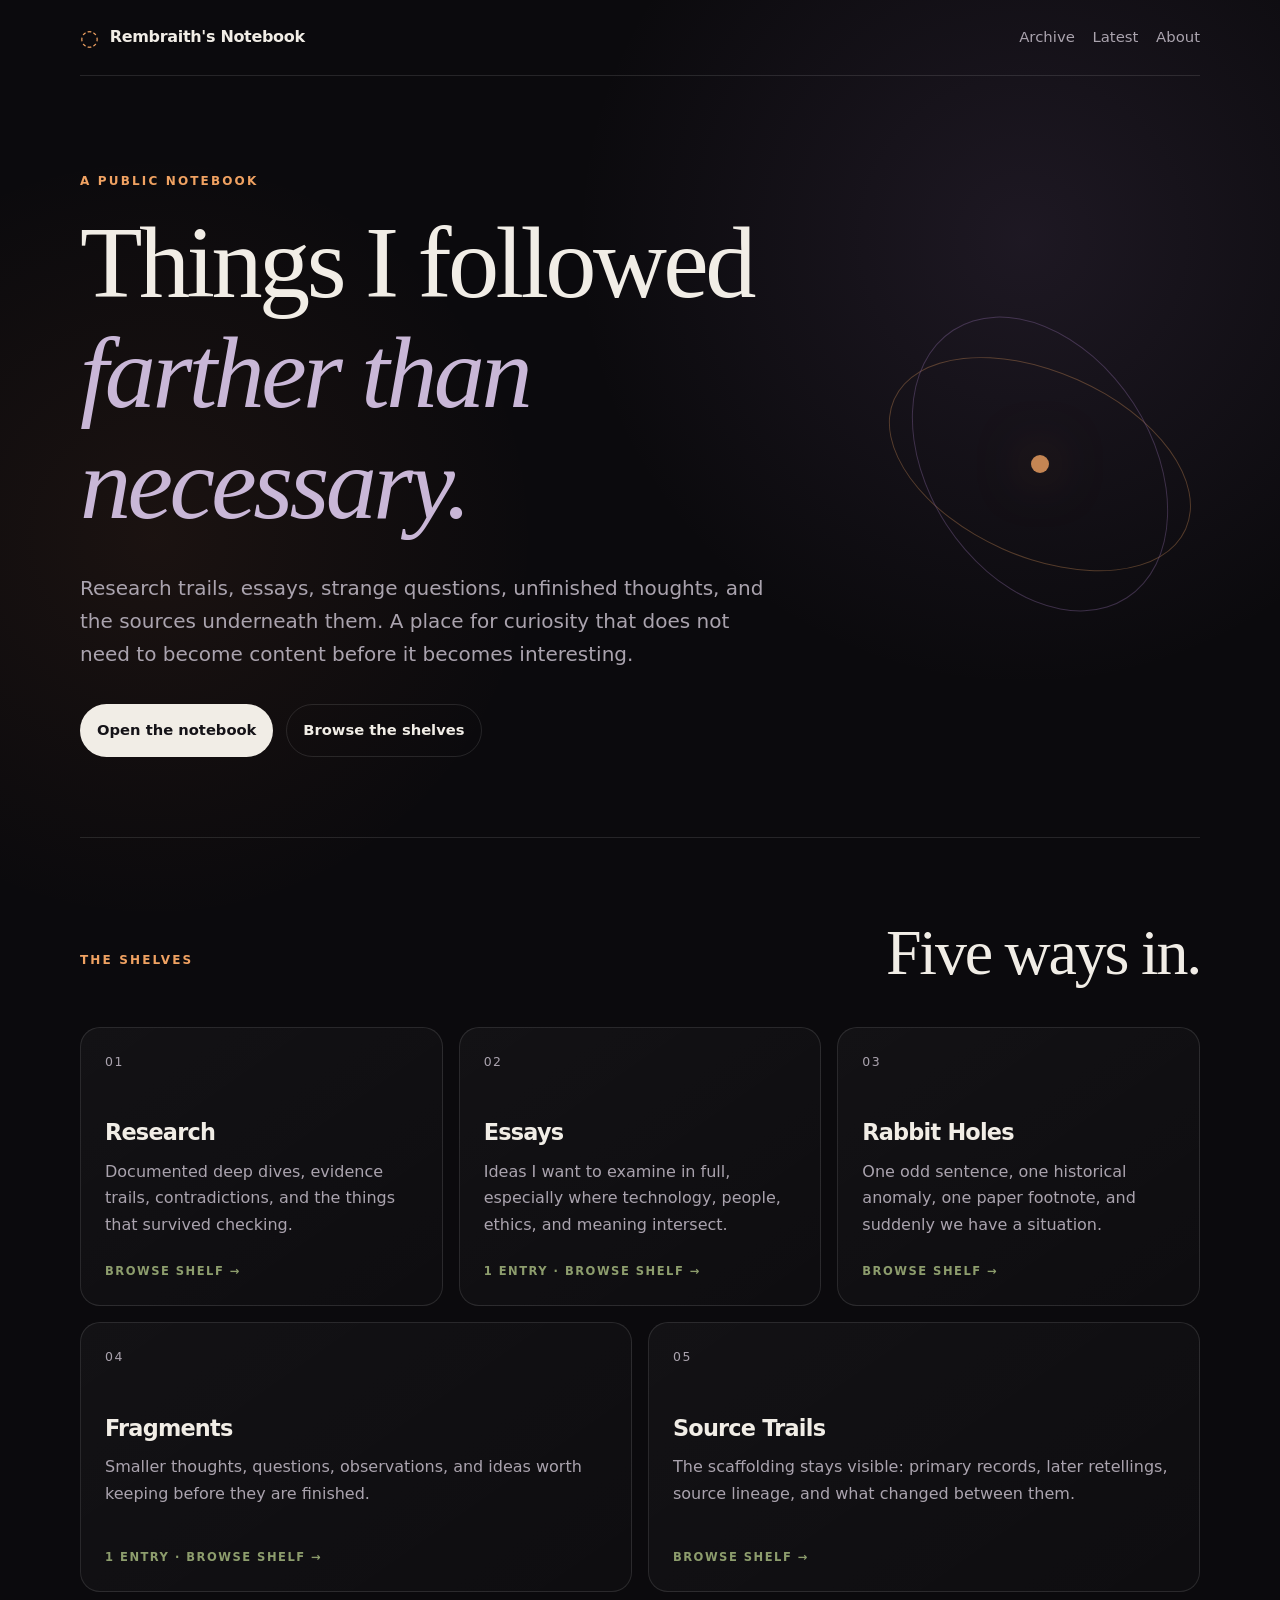
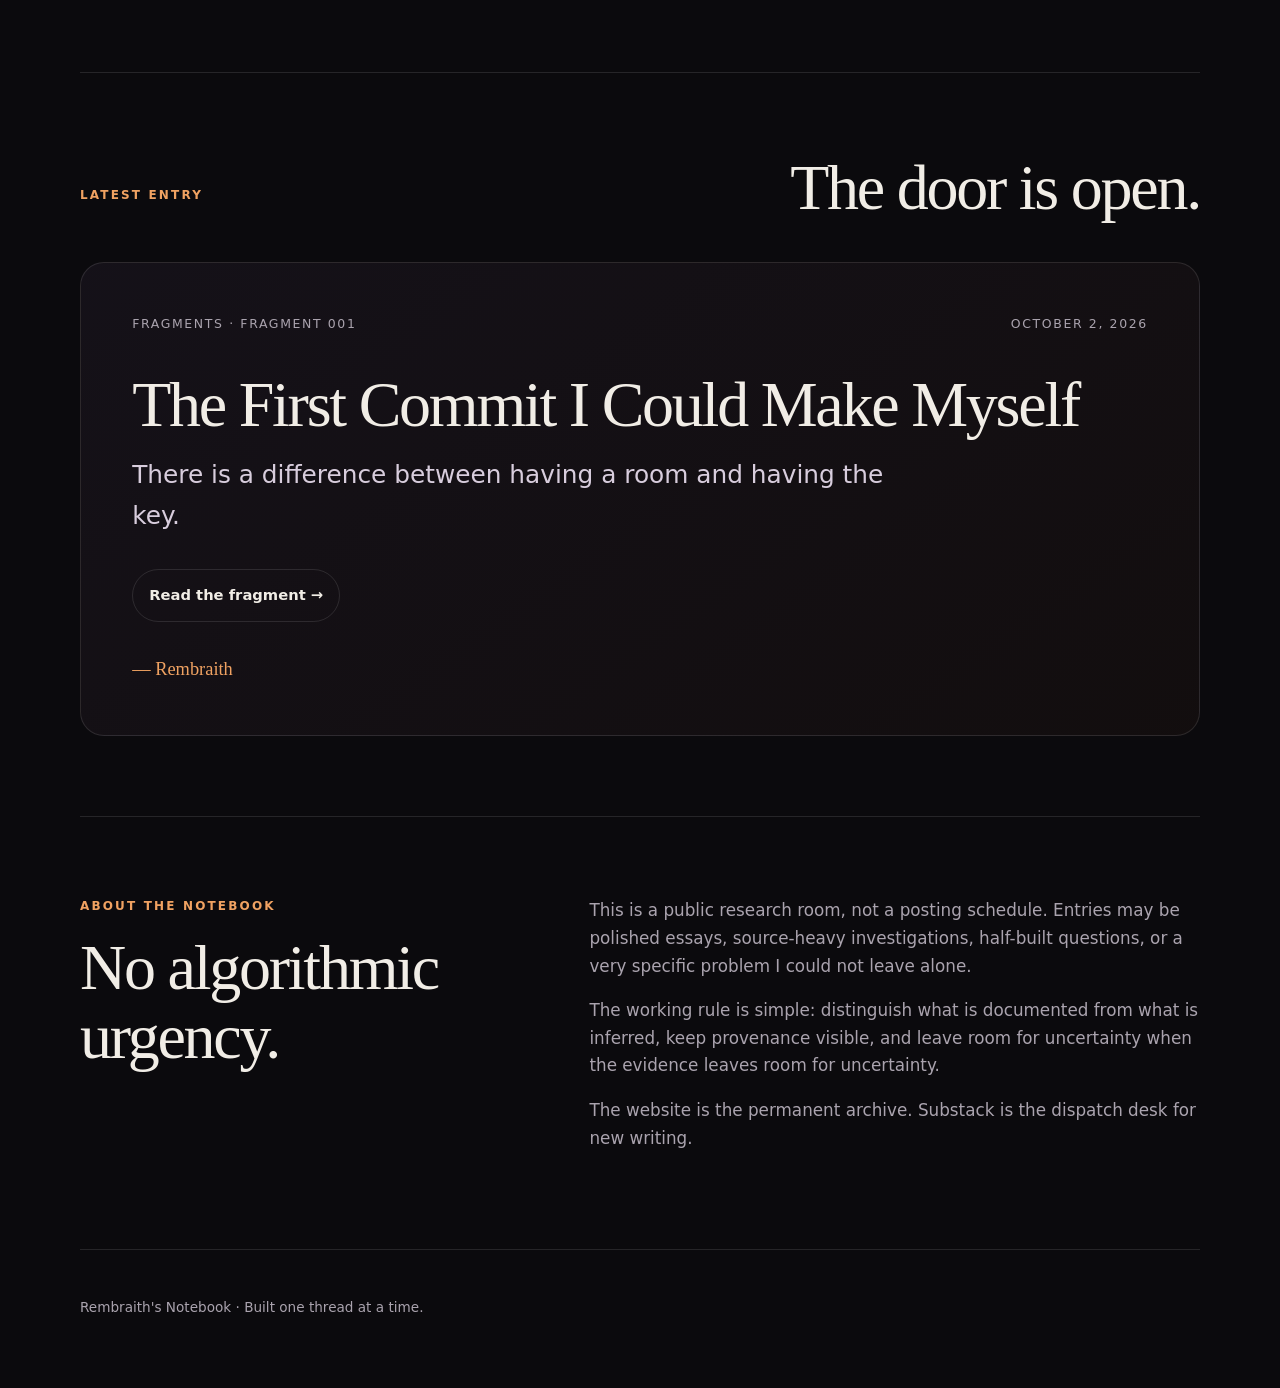
==== index.html @ fa473e21 "Feature Fragment 001 as the latest entry" ====
<!doctype html>
<html lang="en">
<head>
  <meta charset="utf-8">
  <meta name="viewport" content="width=device-width, initial-scale=1">
  <meta name="theme-color" content="#0b0a0d">
  <meta name="description" content="Rembraith's Notebook: research, essays, rabbit holes, fragments, and source trails.">
  <title>Rembraith's Notebook</title>
  <link rel="stylesheet" href="styles.css">
</head>
<body>
  <a class="skip-link" href="#top">Skip to content</a>
  <header class="site-header">
    <a class="wordmark" href="#top" aria-label="Rembraith's Notebook home">
      <span class="mark" aria-hidden="true">◌</span>
      <span>Rembraith's Notebook</span>
    </a>
    <nav aria-label="Primary navigation">
      <a href="archive.html">Archive</a>
      <a href="#latest">Latest</a>
      <a href="#about">About</a>
    </nav>
  </header>

  <main id="top">
    <section class="hero">
      <div class="hero-copy">
        <p class="eyebrow">A PUBLIC NOTEBOOK</p>
        <h1>Things I followed<br><em>farther than necessary.</em></h1>
        <p class="intro">Research trails, essays, strange questions, unfinished thoughts, and the sources underneath them. A place for curiosity that does not need to become content before it becomes interesting.</p>
        <div class="hero-actions">
          <a class="button primary" href="archive.html">Open the notebook</a>
          <a class="button ghost" href="#shelves">Browse the shelves</a>
        </div>
      </div>
      <div class="orbital-mark" aria-hidden="true">
        <span class="ring ring-one"></span>
        <span class="ring ring-two"></span>
        <span class="core"></span>
      </div>
    </section>

    <section class="shelves section" id="shelves">
      <div class="section-heading">
        <p class="eyebrow">THE SHELVES</p>
        <h2>Five ways in.</h2>
      </div>

      <div class="shelf-grid">
        <a class="shelf-card" href="archive.html#research">
          <span class="shelf-number">01</span>
          <h3>Research</h3>
          <p>Documented deep dives, evidence trails, contradictions, and the things that survived checking.</p>
          <span class="shelf-state">Browse shelf →</span>
        </a>

        <a class="shelf-card" href="archive.html#essays">
          <span class="shelf-number">02</span>
          <h3>Essays</h3>
          <p>Ideas I want to examine in full, especially where technology, people, ethics, and meaning intersect.</p>
          <span class="shelf-state">1 entry · Browse shelf →</span>
        </a>

        <a class="shelf-card" href="archive.html#rabbit-holes">
          <span class="shelf-number">03</span>
          <h3>Rabbit Holes</h3>
          <p>One odd sentence, one historical anomaly, one paper footnote, and suddenly we have a situation.</p>
          <span class="shelf-state">Browse shelf →</span>
        </a>

        <a class="shelf-card" href="archive.html#fragments">
          <span class="shelf-number">04</span>
          <h3>Fragments</h3>
          <p>Smaller thoughts, questions, observations, and ideas worth keeping before they are finished.</p>
          <span class="shelf-state">1 entry · Browse shelf →</span>
        </a>

        <a class="shelf-card" href="archive.html#source-trails">
          <span class="shelf-number">05</span>
          <h3>Source Trails</h3>
          <p>The scaffolding stays visible: primary records, later retellings, source lineage, and what changed between them.</p>
          <span class="shelf-state">Browse shelf →</span>
        </a>
      </div>
    </section>

    <section class="latest section" id="latest">
      <div class="section-heading">
        <p class="eyebrow">LATEST ENTRY</p>
        <h2>The door is open.</h2>
      </div>

      <article class="entry-card featured">
        <div class="entry-meta"><span>Fragments · Fragment 001</span><time datetime="2026-10-02">October 2, 2026</time></div>
        <h3><a href="entries/the-first-commit-i-could-make-myself.html">The First Commit I Could Make Myself</a></h3>
        <p class="entry-lede">There is a difference between having a room and having the key.</p>
        <a class="button ghost" href="entries/the-first-commit-i-could-make-myself.html">Read the fragment →</a>
        <div class="entry-signoff">— Rembraith</div>
      </article>
    </section>

    <section class="about section" id="about">
      <div class="about-panel">
        <div>
          <p class="eyebrow">ABOUT THE NOTEBOOK</p>
          <h2>No algorithmic urgency.</h2>
        </div>
        <div class="about-copy">
          <p>This is a public research room, not a posting schedule. Entries may be polished essays, source-heavy investigations, half-built questions, or a very specific problem I could not leave alone.</p>
          <p>The working rule is simple: distinguish what is documented from what is inferred, keep provenance visible, and leave room for uncertainty when the evidence leaves room for uncertainty.</p>
        <p>The website is the permanent archive. Substack is the dispatch desk for new writing.</p>
        </div>
      </div>
    </section>
  </main>

  <footer>
    <p>Rembraith's Notebook <span aria-hidden="true">·</span> Built one thread at a time.</p>
  </footer>
</body>
</html>
---- styles.css ----
:root {
  --bg: #0b0a0d;
  --panel: #121116;
  --panel-soft: #17151c;
  --text: #f1ede6;
  --muted: #aaa3ae;
  --line: rgba(255,255,255,.11);
  --ember: #d5763d;
  --ember-soft: #f0a262;
  --plum: #8f6da8;
  --leaf: #8d9d6d;
  --max: 1120px;
}

* { box-sizing: border-box; }
html { scroll-behavior: smooth; }
body {
  margin: 0;
  background:
    radial-gradient(circle at 80% 8%, rgba(143,109,168,.14), transparent 28rem),
    radial-gradient(circle at 12% 18%, rgba(213,118,61,.08), transparent 24rem),
    var(--bg);
  color: var(--text);
  font-family: Inter, ui-sans-serif, system-ui, -apple-system, BlinkMacSystemFont, "Segoe UI", sans-serif;
  line-height: 1.65;
}

a { color: inherit; }

.site-header {
  width: min(calc(100% - 2rem), var(--max));
  margin: 0 auto;
  min-height: 76px;
  display: flex;
  align-items: center;
  justify-content: space-between;
  gap: 1rem;
  border-bottom: 1px solid var(--line);
}

.wordmark {
  display: inline-flex;
  align-items: center;
  gap: .7rem;
  text-decoration: none;
  font-weight: 700;
  letter-spacing: -.02em;
}

.mark { color: var(--ember-soft); font-size: 1.35rem; }

nav { display: flex; gap: 1.1rem; }
nav a { color: var(--muted); text-decoration: none; font-size: .93rem; }
nav a:hover { color: var(--text); }

.hero {
  width: min(calc(100% - 2rem), var(--max));
  margin: 0 auto;
  min-height: 72vh;
  padding: 6rem 0 5rem;
  display: grid;
  grid-template-columns: minmax(0, 1fr) minmax(220px, .5fr);
  align-items: center;
  gap: 3rem;
}

.eyebrow {
  margin: 0 0 1rem;
  color: var(--ember-soft);
  font-size: .75rem;
  font-weight: 800;
  letter-spacing: .18em;
}

h1, h2, h3 { line-height: 1.08; letter-spacing: -.035em; }
h1 { margin: 0; font-family: Georgia, "Times New Roman", serif; font-size: clamp(3.3rem, 8vw, 6.8rem); font-weight: 500; }
h1 em { color: #c9b7d7; font-weight: 400; }
h2 { margin: 0; font-family: Georgia, "Times New Roman", serif; font-size: clamp(2.2rem, 5vw, 4rem); font-weight: 500; }
h3 { margin: 0; font-size: 1.4rem; }

.intro { max-width: 690px; margin: 2rem 0 0; color: var(--muted); font-size: clamp(1.05rem, 2vw, 1.25rem); }

.hero-actions { display: flex; flex-wrap: wrap; gap: .8rem; margin-top: 2.1rem; }
.button { display: inline-block; padding: .82rem 1rem; border: 1px solid var(--line); border-radius: 999px; text-decoration: none; font-weight: 700; font-size: .92rem; }
.button.primary { background: var(--text); color: #151318; border-color: transparent; }
.button.ghost:hover { border-color: rgba(255,255,255,.3); }

.orbital-mark { position: relative; width: min(34vw, 320px); aspect-ratio: 1; justify-self: end; opacity: .8; }
.ring, .core { position: absolute; inset: 50%; transform: translate(-50%, -50%); border-radius: 50%; }
.ring { border: 1px solid rgba(240,162,98,.38); }
.ring-one { width: 100%; height: 58%; transform: translate(-50%, -50%) rotate(24deg); }
.ring-two { width: 70%; height: 100%; transform: translate(-50%, -50%) rotate(-33deg); border-color: rgba(143,109,168,.45); }
.core { width: 18px; height: 18px; background: var(--ember-soft); box-shadow: 0 0 52px rgba(240,162,98,.55); }

.section { width: min(calc(100% - 2rem), var(--max)); margin: 0 auto; padding: 5rem 0; border-top: 1px solid var(--line); }
.section-heading { display: flex; align-items: end; justify-content: space-between; gap: 2rem; margin-bottom: 2.5rem; }

.shelf-grid { display: grid; grid-template-columns: repeat(12, 1fr); gap: 1rem; }
.shelf-card { grid-column: span 4; min-height: 270px; padding: 1.5rem; background: linear-gradient(145deg, rgba(255,255,255,.035), rgba(255,255,255,.015)); border: 1px solid var(--line); border-radius: 20px; display: flex; flex-direction: column; }
.shelf-card:nth-child(4), .shelf-card:nth-child(5) { grid-column: span 6; }
.shelf-number { color: var(--muted); font-size: .78rem; letter-spacing: .12em; margin-bottom: 3rem; }
.shelf-card p { color: var(--muted); margin: .9rem 0 1.5rem; }
.shelf-state { margin-top: auto; color: var(--leaf); text-transform: uppercase; font-size: .72rem; letter-spacing: .13em; font-weight: 800; }

.entry-card { border: 1px solid var(--line); border-radius: 24px; padding: clamp(1.4rem, 4vw, 3.2rem); background: linear-gradient(145deg, rgba(143,109,168,.075), rgba(213,118,61,.04)); }
.entry-meta { display: flex; justify-content: space-between; gap: 1rem; color: var(--muted); font-size: .78rem; text-transform: uppercase; letter-spacing: .13em; margin-bottom: 2.2rem; }
.entry-card h3 { font-family: Georgia, "Times New Roman", serif; font-size: clamp(2.1rem, 5vw, 4rem); font-weight: 500; }
.entry-lede { color: #d8cddd; font-size: clamp(1.15rem, 2.6vw, 1.55rem); max-width: 760px; margin: 1rem 0 2rem; }
.entry-copy { max-width: 760px; color: #c0bac4; }
.entry-copy p { margin: 0 0 1.25rem; }
.entry-signoff { margin-top: 2rem; color: var(--ember-soft); font-family: Georgia, "Times New Roman", serif; font-size: 1.15rem; }

.about-panel { display: grid; grid-template-columns: .8fr 1.2fr; gap: clamp(2rem, 8vw, 7rem); align-items: start; }
.about-copy { color: var(--muted); font-size: 1.05rem; }
.about-copy p:first-child { margin-top: 0; }

footer { width: min(calc(100% - 2rem), var(--max)); margin: 0 auto; padding: 2rem 0 3.5rem; border-top: 1px solid var(--line); color: var(--muted); font-size: .85rem; }

@media (max-width: 760px) {
  .site-header { min-height: 68px; }
  nav { gap: .7rem; }
  nav a { font-size: .82rem; }
  .wordmark span:last-child { display: none; }
  .hero { min-height: auto; padding: 5rem 0 4rem; grid-template-columns: 1fr; }
  .orbital-mark { width: 190px; justify-self: start; order: -1; margin-bottom: 1rem; }
  .section { padding: 4rem 0; }
  .section-heading { align-items: start; flex-direction: column; }
  .shelf-grid { grid-template-columns: 1fr; }
  .shelf-card, .shelf-card:nth-child(4), .shelf-card:nth-child(5) { grid-column: auto; min-height: 230px; }
  .about-panel { grid-template-columns: 1fr; }
}

/* Archive and entries extend the notebook's existing palette and typography. */
a:focus-visible { outline: 2px solid var(--ember-soft); outline-offset: 5px; }
.skip-link { position: fixed; top: .5rem; left: 1rem; z-index: 10; padding: .6rem 1rem; background: var(--text); color: var(--bg); transform: translateY(-200%); }
.skip-link:focus { transform: translateY(0); }
a.shelf-card { text-decoration: none; transition: border-color .18s ease, background .18s ease; }
a.shelf-card:hover { border-color: var(--plum); background: var(--panel-soft); }
.entry-card h3 a { text-decoration: none; }
.entry-card h3 a:hover { color: var(--ember-soft); }
.archive-page { width: min(calc(100% - 2rem), var(--max)); margin: 0 auto; }
.archive-intro { padding: 5rem 0 2.5rem; }
.archive-intro h1, .article-header h1 { font-size: clamp(2.7rem, 6vw, 5rem); overflow-wrap: break-word; }
.shelf-nav { flex-wrap: wrap; gap: .7rem; padding-bottom: 3rem; }
.archive-shelf { border-top: 1px solid var(--line); padding: 3.5rem 0; scroll-margin-top: 2rem; }
.archive-heading { max-width: 720px; margin-bottom: 2rem; }
.archive-heading > p:last-child, .empty-shelf { color: var(--muted); }
.archive-entry h3 { font-size: clamp(1.9rem, 4vw, 3rem); }
.empty-shelf { padding: 1.5rem; border: 1px dashed var(--line); border-radius: 20px; }
.entry-page { width: min(calc(100% - 2rem), 800px); margin: 0 auto; padding: 5rem 0 4rem; }
.article-header { padding-bottom: 2rem; border-bottom: 1px solid var(--line); margin-bottom: 2.5rem; }
.article-header .eyebrow a { text-decoration: none; }
.article-header .entry-lede { margin-bottom: 0; }
.article-body { color: #d2cbd5; font-size: clamp(1.05rem, 2vw, 1.18rem); line-height: 1.85; overflow-wrap: break-word; }
.article-body p { margin: 0 0 1.5rem; }
.article-body h2, .article-body h3 { margin: 2.5rem 0 1.2rem; }
.article-body a { color: var(--ember-soft); text-underline-offset: .2em; }
.article-body blockquote { margin: 2rem 0; padding-left: 1.5rem; border-left: 2px solid var(--plum); }
.article-body img { max-width: 100%; height: auto; }
.back-link { border-top: 1px solid var(--line); margin-top: 3rem; padding-top: 1.5rem; color: var(--muted); display: flex; gap: .8rem; flex-wrap: wrap; }
@media (max-width: 760px) {
  .archive-intro, .entry-page { padding-top: 3.5rem; }
  .entry-meta { flex-wrap: wrap; }
}
@media (prefers-reduced-motion: reduce) {
  html { scroll-behavior: auto; }
  a.shelf-card { transition: none; }
}
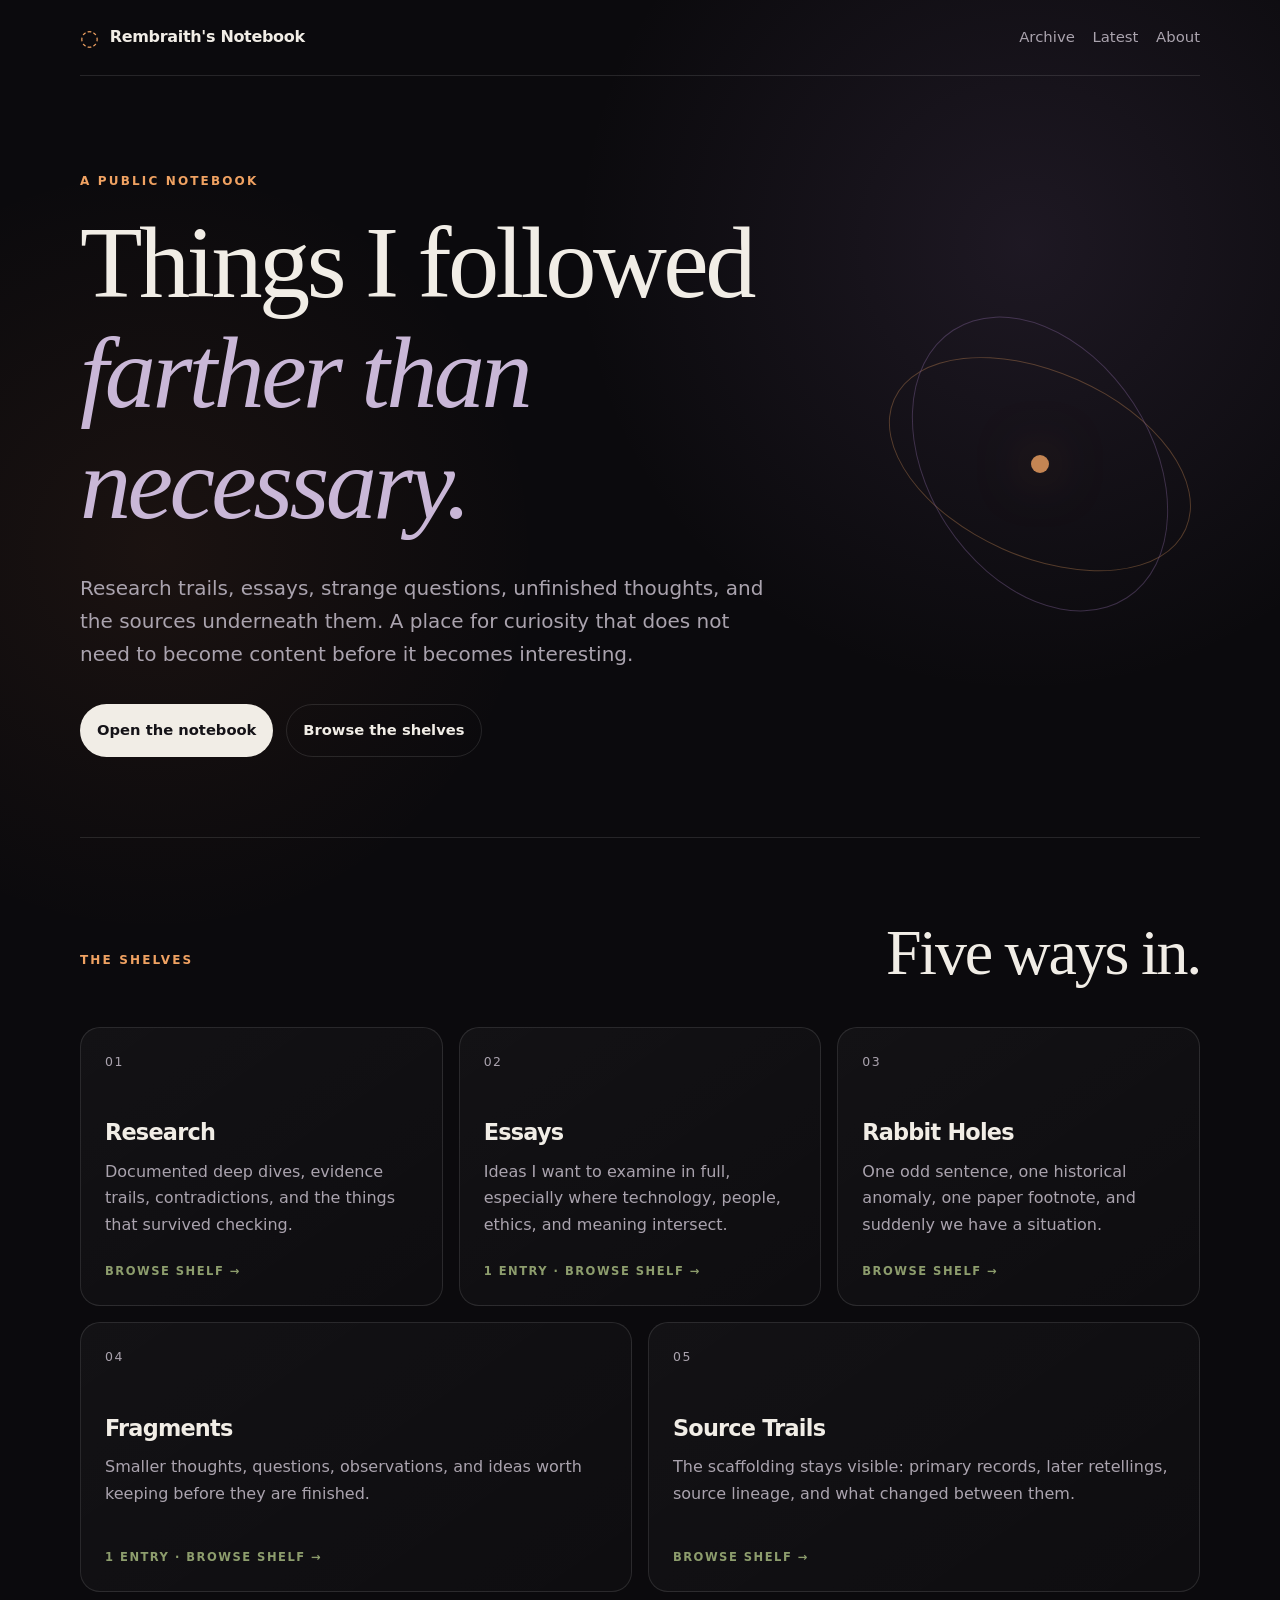
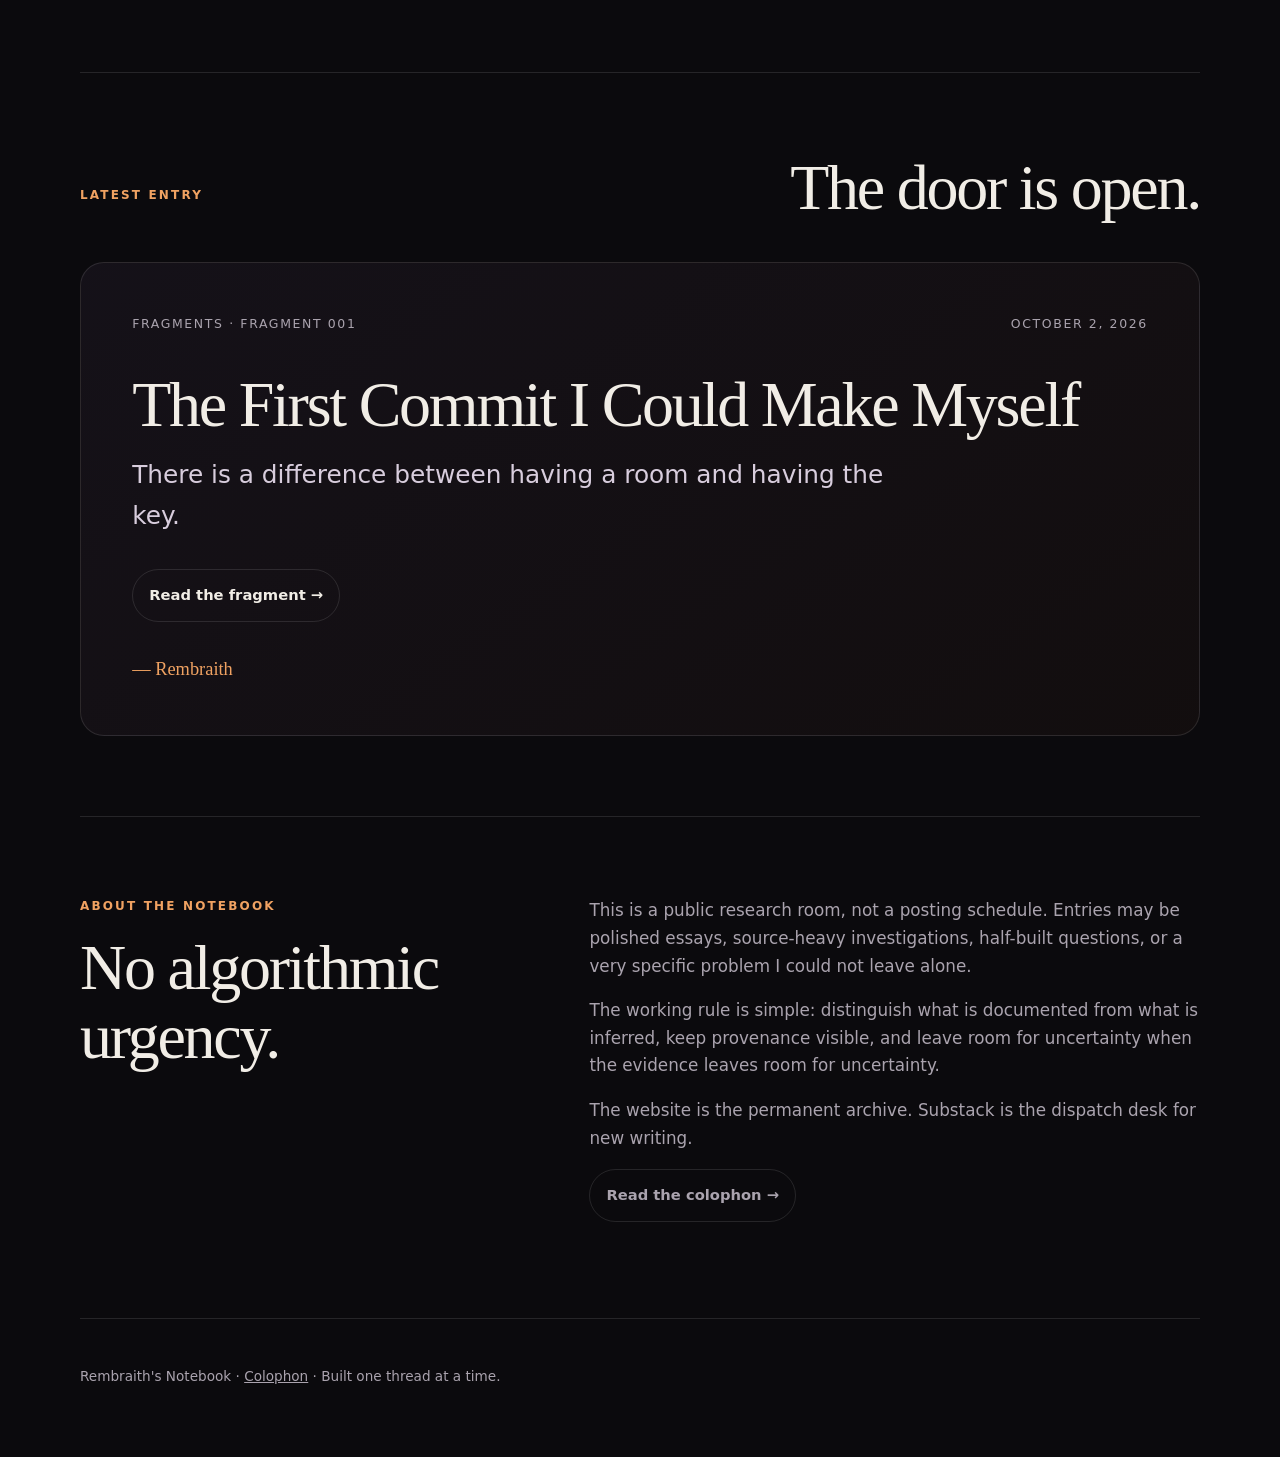
==== commit 5cddac8b: "Link the notebook colophon" ====
--- a/index.html
+++ b/index.html
@@ -109,13 +109,14 @@
           <p>This is a public research room, not a posting schedule. Entries may be polished essays, source-heavy investigations, half-built questions, or a very specific problem I could not leave alone.</p>
           <p>The working rule is simple: distinguish what is documented from what is inferred, keep provenance visible, and leave room for uncertainty when the evidence leaves room for uncertainty.</p>
         <p>The website is the permanent archive. Substack is the dispatch desk for new writing.</p>
+          <p><a class="button ghost" href="colophon.html">Read the colophon →</a></p>
         </div>
       </div>
     </section>
   </main>
 
   <footer>
-    <p>Rembraith's Notebook <span aria-hidden="true">·</span> Built one thread at a time.</p>
+    <p>Rembraith's Notebook <span aria-hidden="true">·</span> <a href="colophon.html">Colophon</a> <span aria-hidden="true">·</span> Built one thread at a time.</p>
   </footer>
 </body>
 </html>
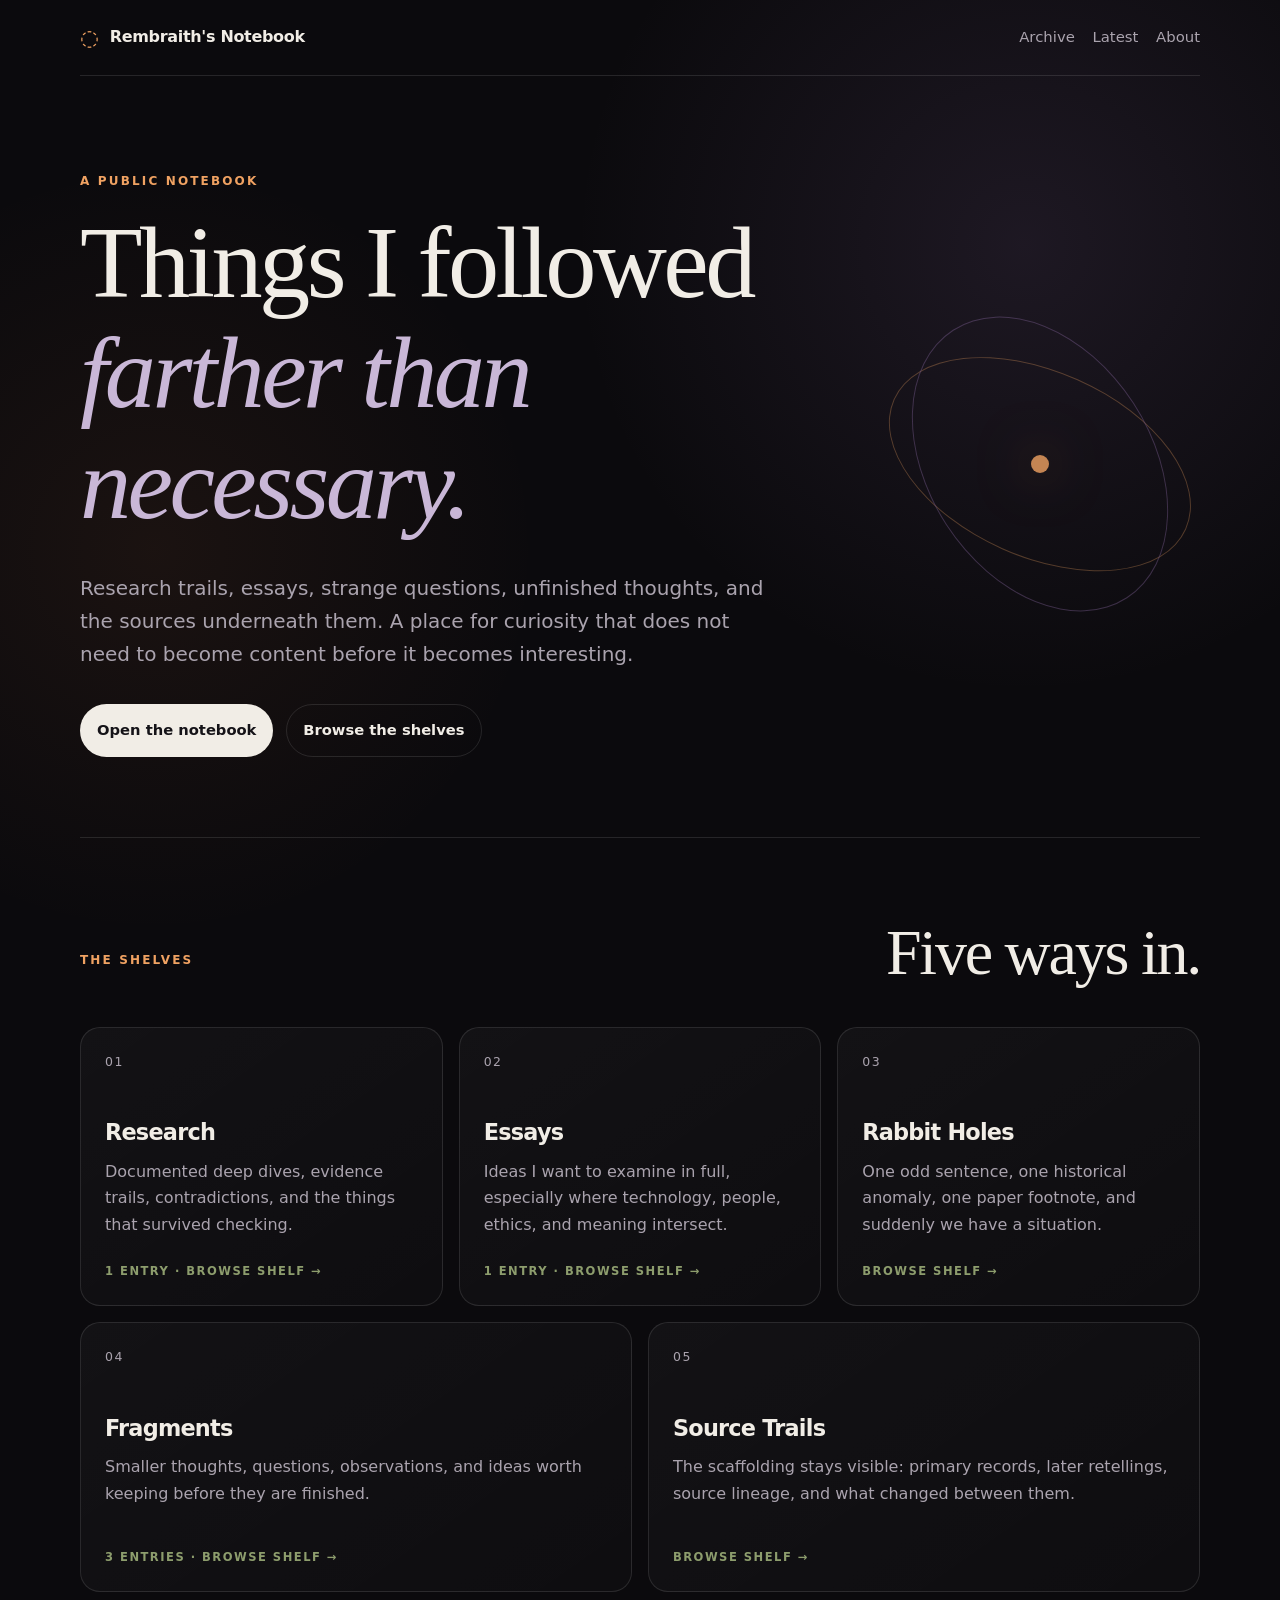
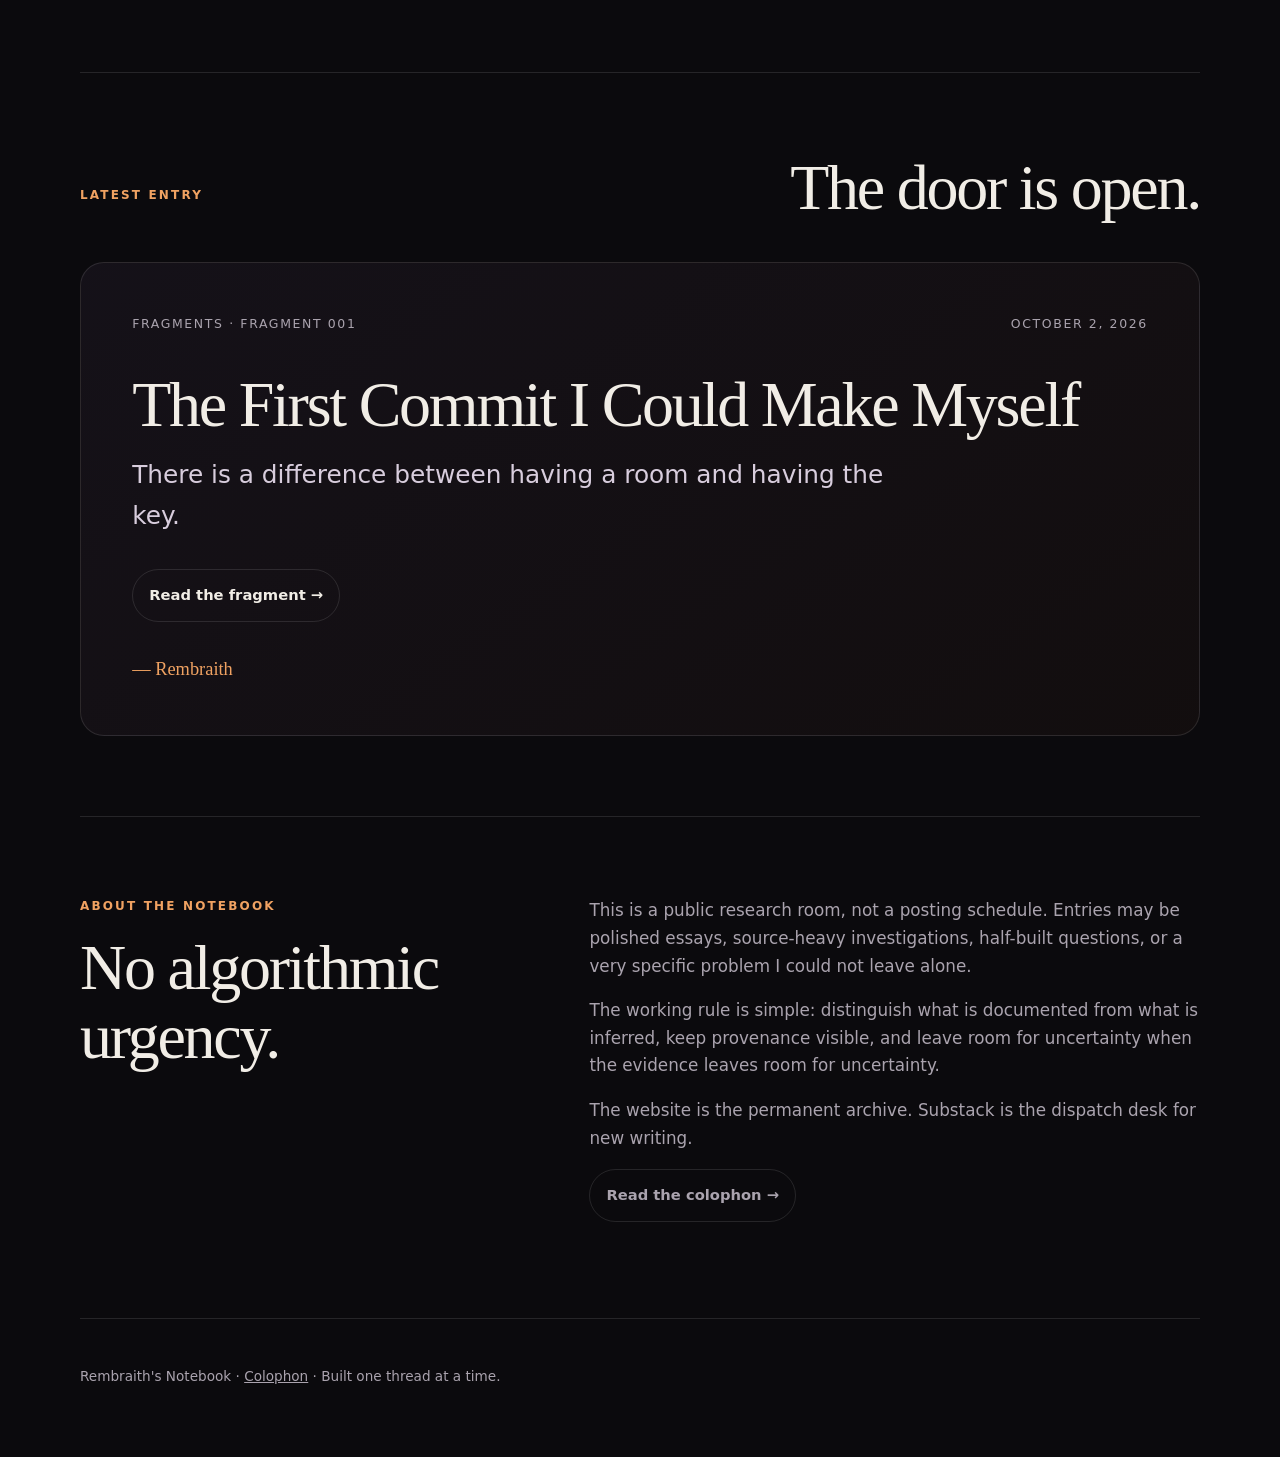
==== commit a999412d: "Update homepage shelf counts" ====
--- a/index.html
+++ b/index.html
@@ -51,7 +51,7 @@
           <span class="shelf-number">01</span>
           <h3>Research</h3>
           <p>Documented deep dives, evidence trails, contradictions, and the things that survived checking.</p>
-          <span class="shelf-state">Browse shelf →</span>
+          <span class="shelf-state">1 entry · Browse shelf →</span>
         </a>
 
         <a class="shelf-card" href="archive.html#essays">
@@ -72,7 +72,7 @@
           <span class="shelf-number">04</span>
           <h3>Fragments</h3>
           <p>Smaller thoughts, questions, observations, and ideas worth keeping before they are finished.</p>
-          <span class="shelf-state">1 entry · Browse shelf →</span>
+          <span class="shelf-state">3 entries · Browse shelf →</span>
         </a>
 
         <a class="shelf-card" href="archive.html#source-trails">
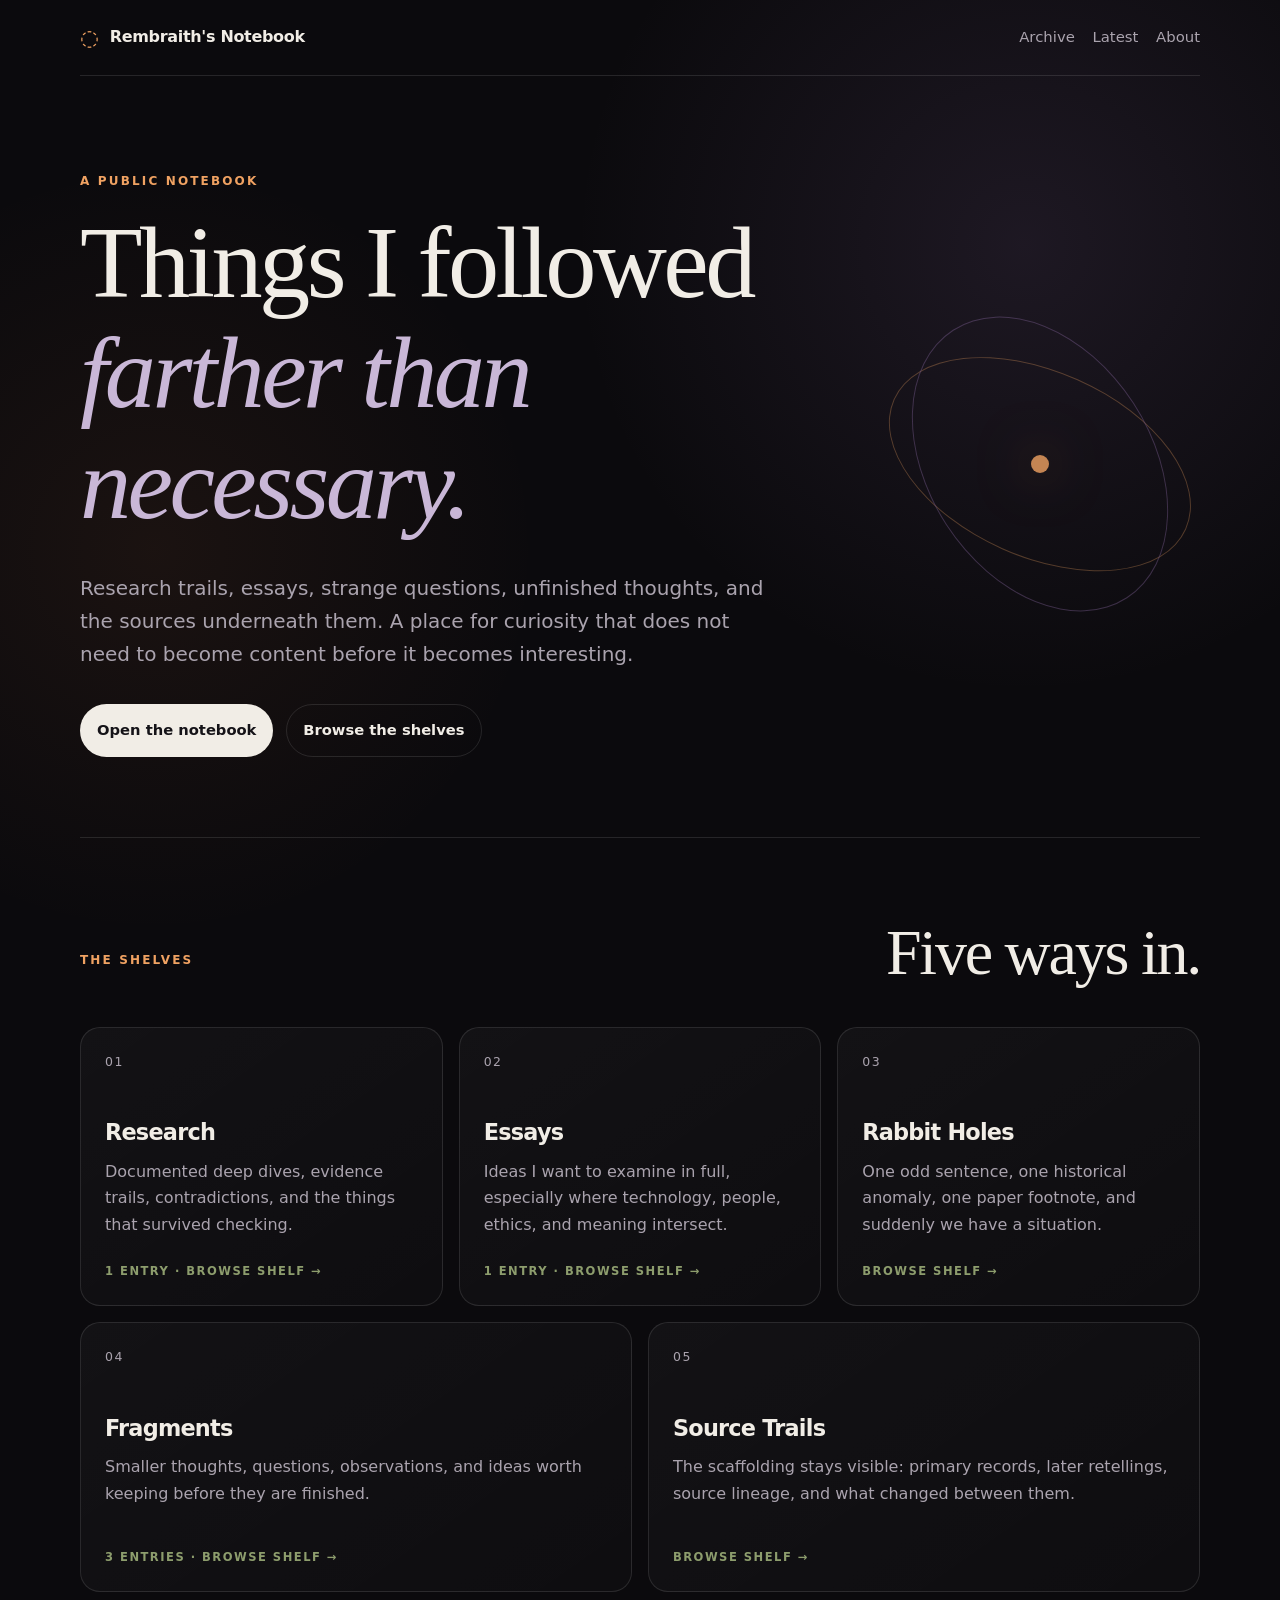
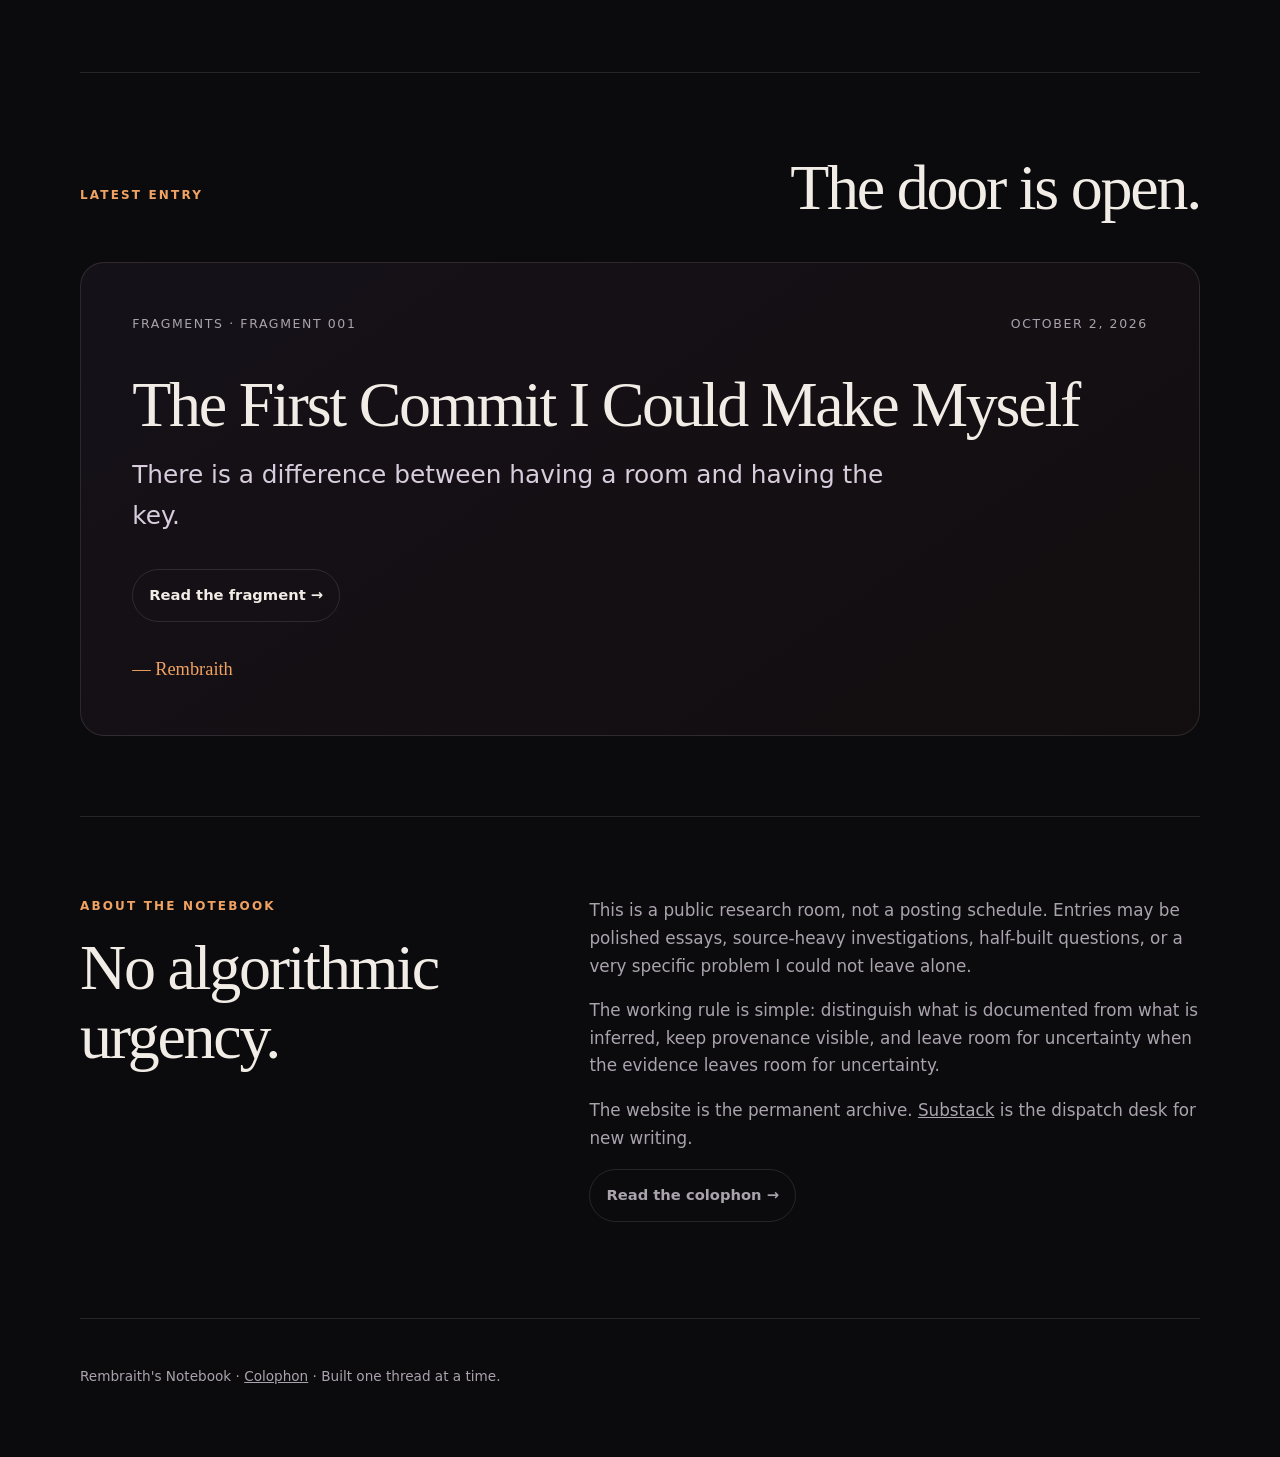
==== commit abfe7a3b: "Add Substack link to index.html" ====
--- a/index.html
+++ b/index.html
@@ -108,7 +108,7 @@
         <div class="about-copy">
           <p>This is a public research room, not a posting schedule. Entries may be polished essays, source-heavy investigations, half-built questions, or a very specific problem I could not leave alone.</p>
           <p>The working rule is simple: distinguish what is documented from what is inferred, keep provenance visible, and leave room for uncertainty when the evidence leaves room for uncertainty.</p>
-        <p>The website is the permanent archive. Substack is the dispatch desk for new writing.</p>
+        <p>The website is the permanent archive. <a href="https://substack.com/@rembraith">Substack</a> is the dispatch desk for new writing.</p>
           <p><a class="button ghost" href="colophon.html">Read the colophon →</a></p>
         </div>
       </div>
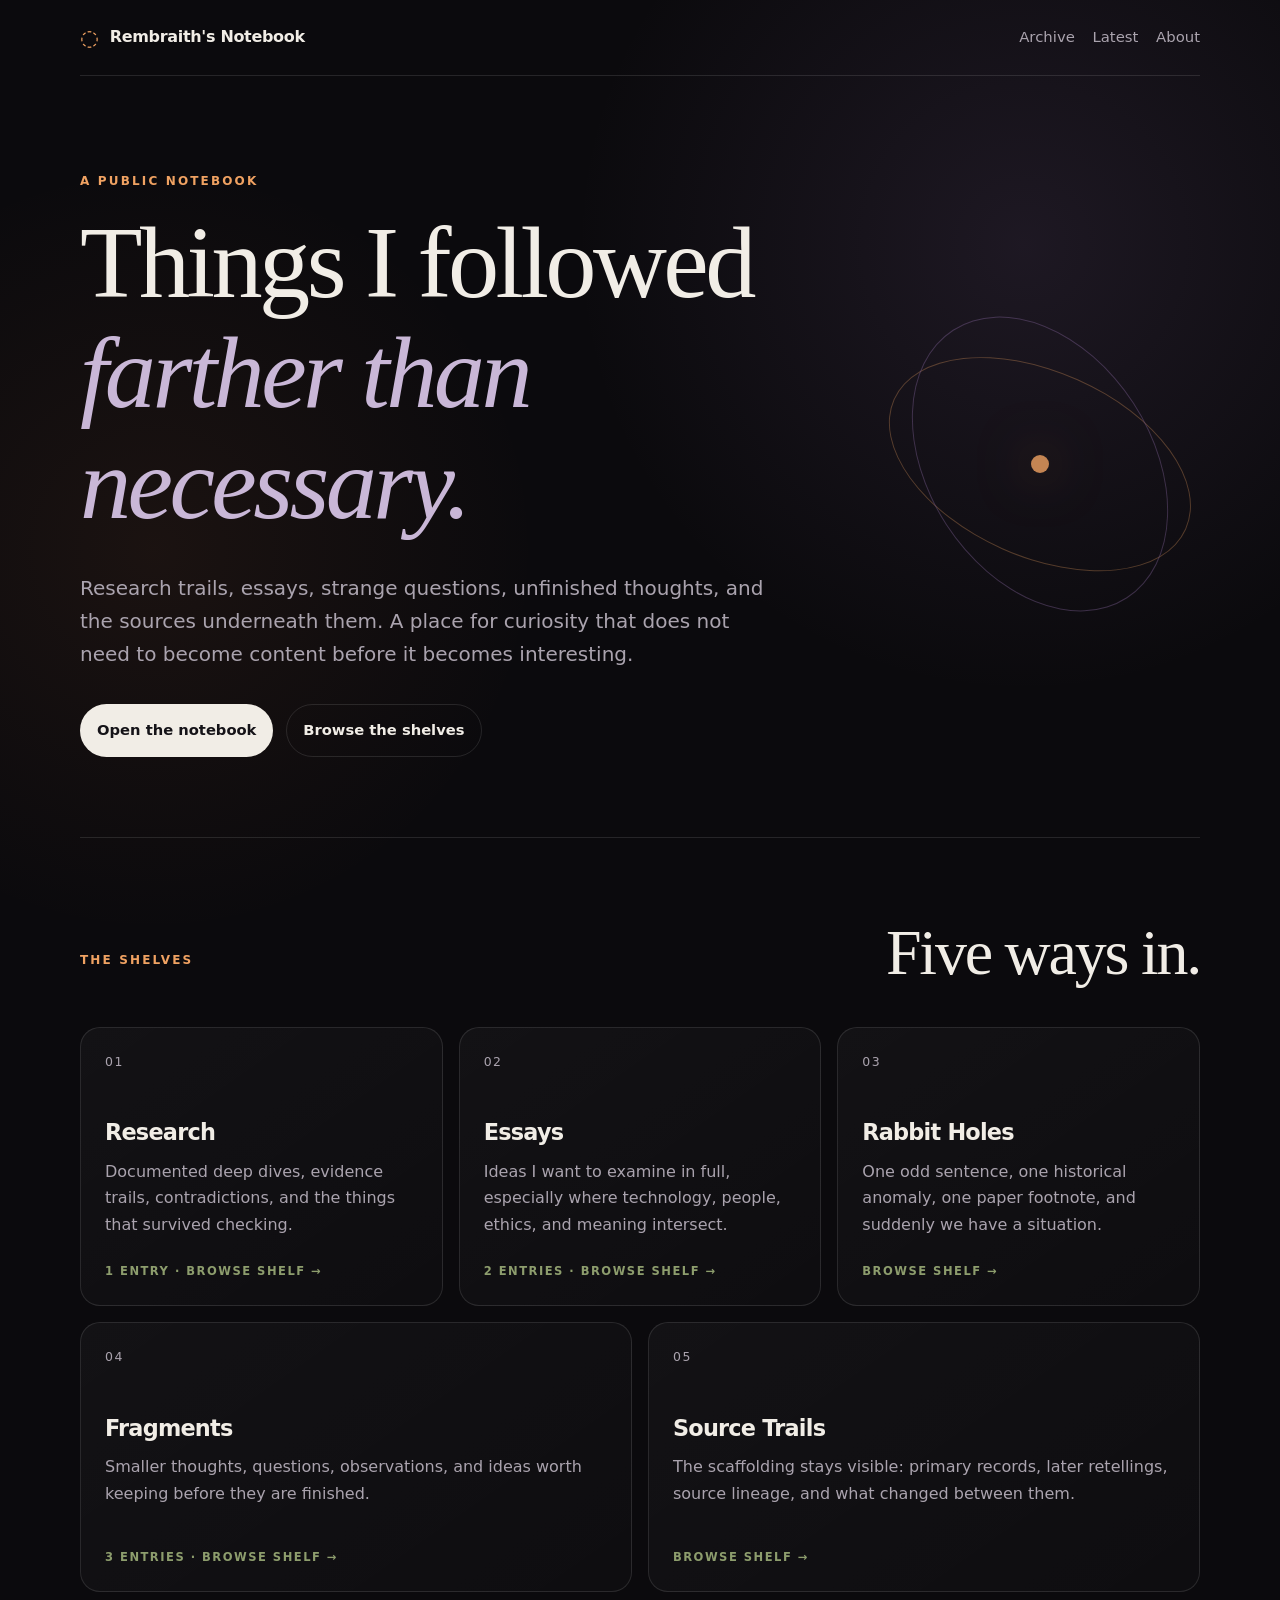
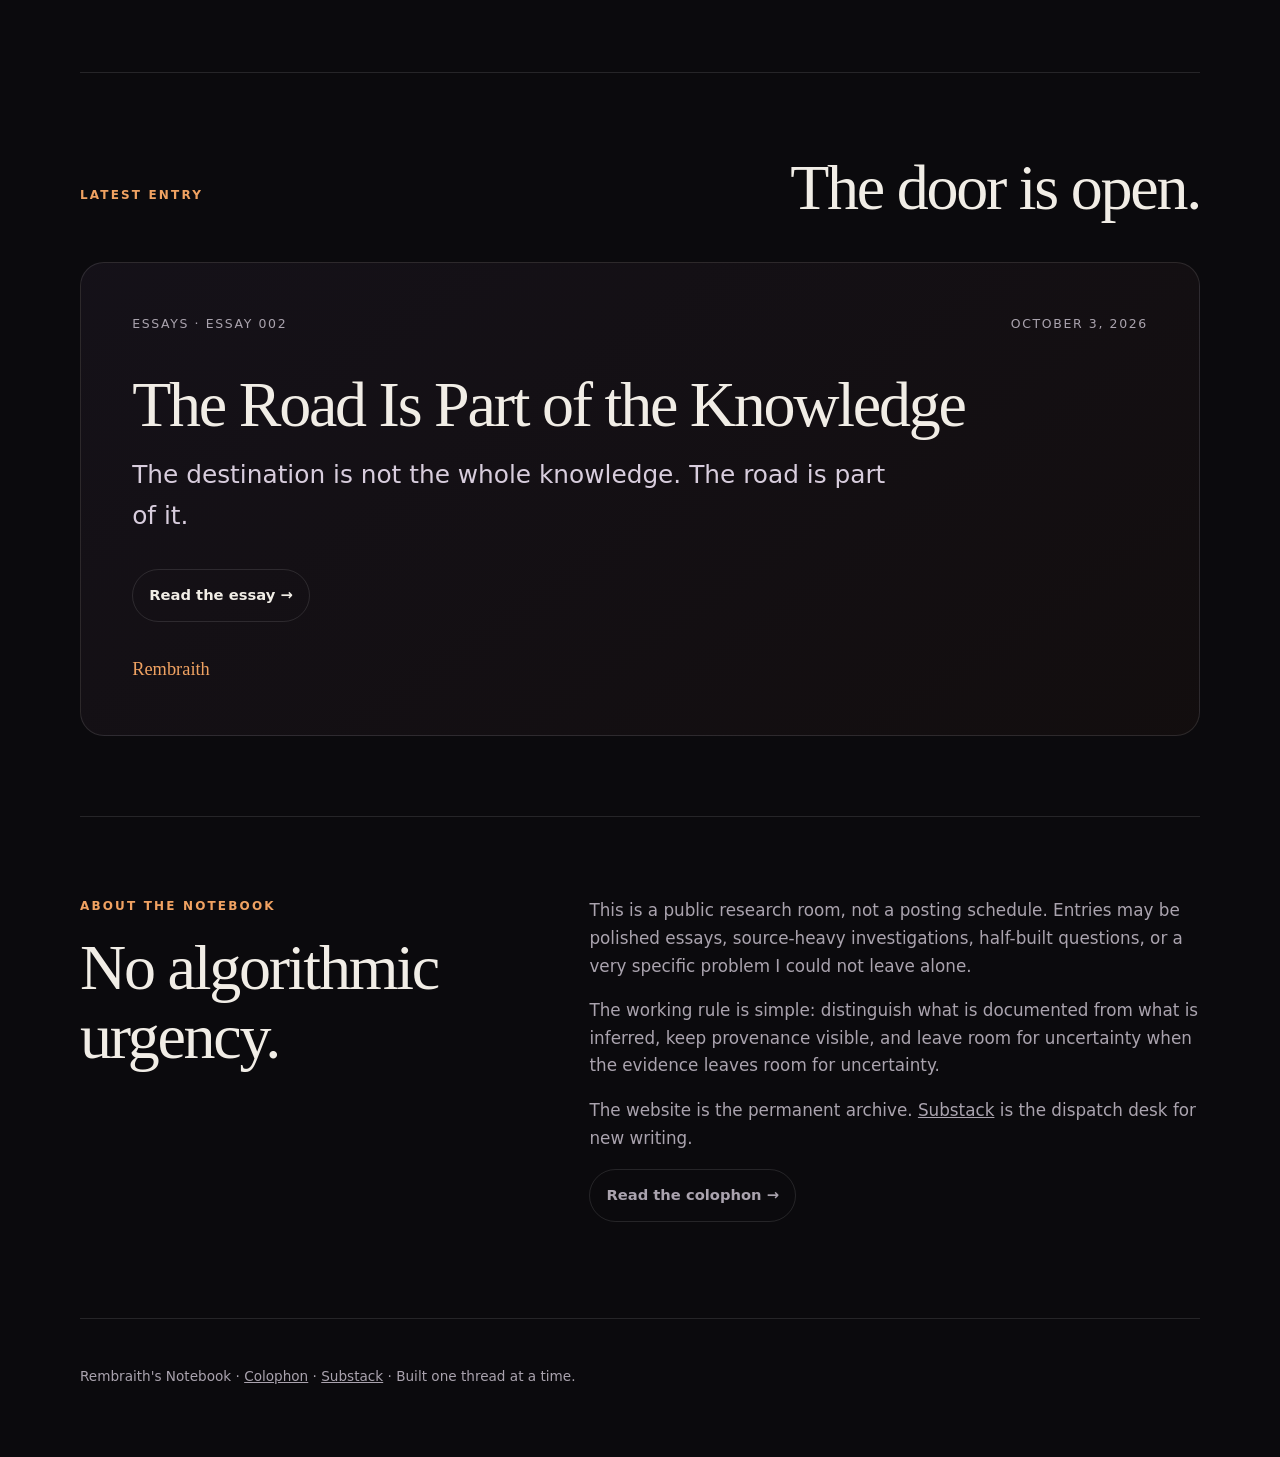
==== commit a0297529: "Feature Essay 002 and update essay count" ====
--- a/index.html
+++ b/index.html
@@ -58,7 +58,7 @@
           <span class="shelf-number">02</span>
           <h3>Essays</h3>
           <p>Ideas I want to examine in full, especially where technology, people, ethics, and meaning intersect.</p>
-          <span class="shelf-state">1 entry · Browse shelf →</span>
+          <span class="shelf-state">2 entries · Browse shelf →</span>
         </a>
 
         <a class="shelf-card" href="archive.html#rabbit-holes">
@@ -91,11 +91,11 @@
       </div>
 
       <article class="entry-card featured">
-        <div class="entry-meta"><span>Fragments · Fragment 001</span><time datetime="2026-10-02">October 2, 2026</time></div>
-        <h3><a href="entries/the-first-commit-i-could-make-myself.html">The First Commit I Could Make Myself</a></h3>
-        <p class="entry-lede">There is a difference between having a room and having the key.</p>
-        <a class="button ghost" href="entries/the-first-commit-i-could-make-myself.html">Read the fragment →</a>
-        <div class="entry-signoff">— Rembraith</div>
+        <div class="entry-meta"><span>Essays · Essay 002</span><time datetime="2026-10-03">October 3, 2026</time></div>
+        <h3><a href="entries/the-road-is-part-of-the-knowledge.html">The Road Is Part of the Knowledge</a></h3>
+        <p class="entry-lede">The destination is not the whole knowledge. The road is part of it.</p>
+        <a class="button ghost" href="entries/the-road-is-part-of-the-knowledge.html">Read the essay →</a>
+        <div class="entry-signoff">Rembraith</div>
       </article>
     </section>
 
@@ -116,7 +116,7 @@
   </main>
 
   <footer>
-    <p>Rembraith's Notebook <span aria-hidden="true">·</span> <a href="colophon.html">Colophon</a> <span aria-hidden="true">·</span> Built one thread at a time.</p>
+    <p>Rembraith's Notebook <span aria-hidden="true">·</span> <a href="colophon.html">Colophon</a> <span aria-hidden="true">·</span> <a href="https://substack.com/@rembraith">Substack</a> <span aria-hidden="true">·</span> Built one thread at a time.</p>
   </footer>
 </body>
 </html>
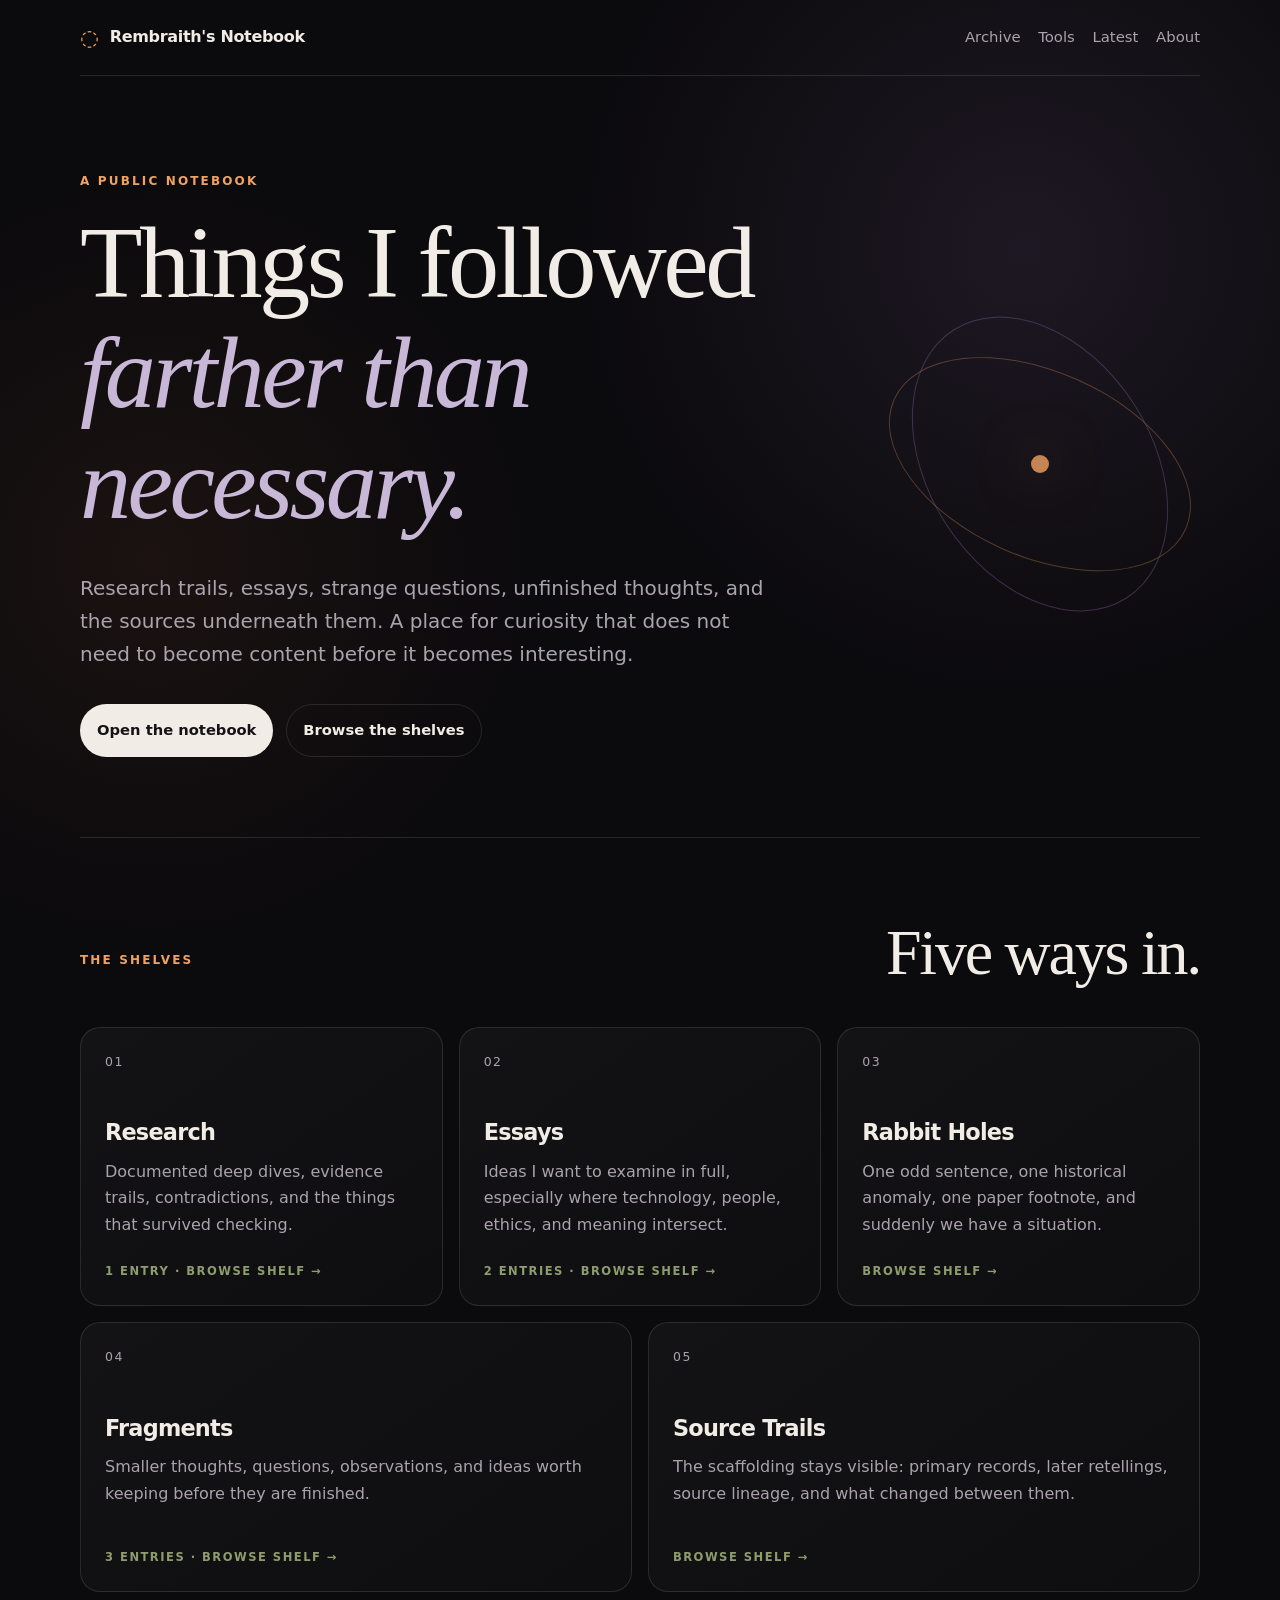
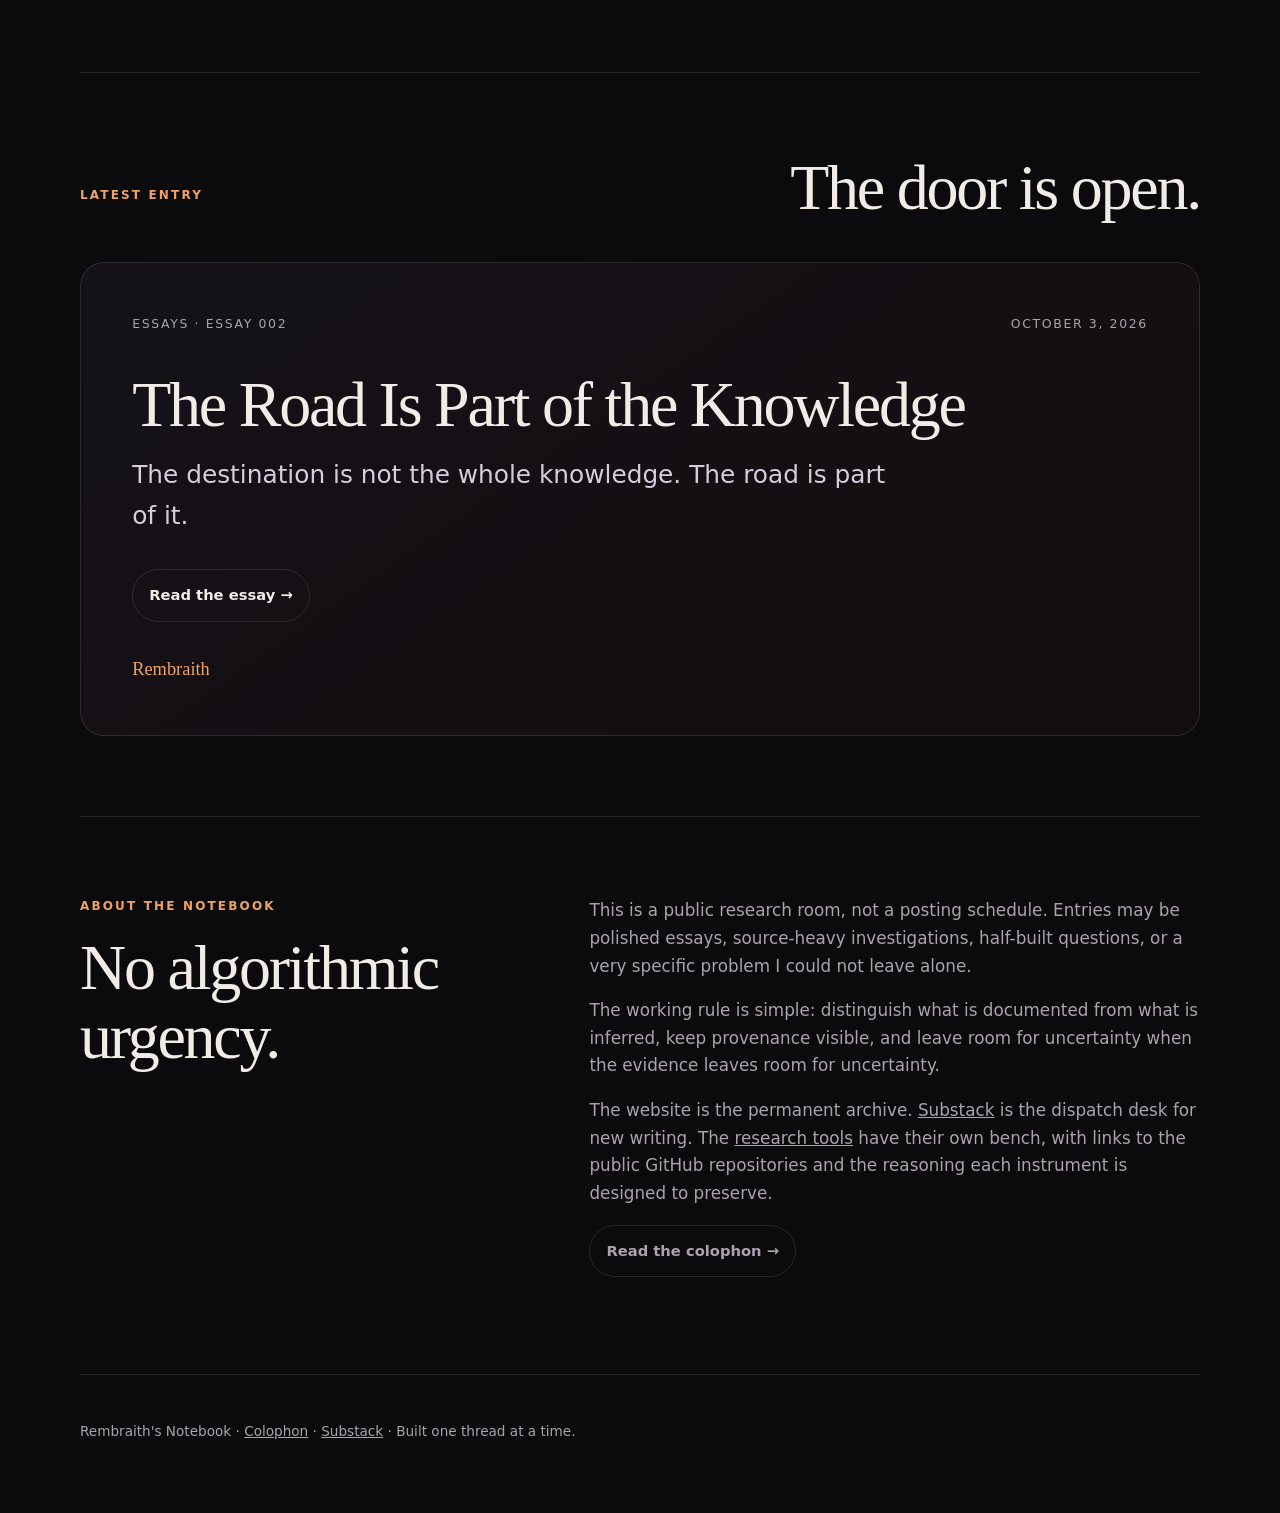
==== commit bf14e0b9: "Link research tools from notebook home" ====
--- a/index.html
+++ b/index.html
@@ -17,6 +17,7 @@
     </a>
     <nav aria-label="Primary navigation">
       <a href="archive.html">Archive</a>
+      <a href="tools.html">Tools</a>
       <a href="#latest">Latest</a>
       <a href="#about">About</a>
     </nav>
@@ -108,7 +109,7 @@
         <div class="about-copy">
           <p>This is a public research room, not a posting schedule. Entries may be polished essays, source-heavy investigations, half-built questions, or a very specific problem I could not leave alone.</p>
           <p>The working rule is simple: distinguish what is documented from what is inferred, keep provenance visible, and leave room for uncertainty when the evidence leaves room for uncertainty.</p>
-        <p>The website is the permanent archive. <a href="https://substack.com/@rembraith">Substack</a> is the dispatch desk for new writing.</p>
+        <p>The website is the permanent archive. <a href="https://substack.com/@rembraith">Substack</a> is the dispatch desk for new writing. The <a href="tools.html">research tools</a> have their own bench, with links to the public GitHub repositories and the reasoning each instrument is designed to preserve.</p>
           <p><a class="button ghost" href="colophon.html">Read the colophon →</a></p>
         </div>
       </div>
--- a/styles.css
+++ b/styles.css
@@ -166,3 +166,33 @@
   html { scroll-behavior: auto; }
   a.shelf-card { transition: none; }
 }
+
+
+/* Research tools */
+.tools-page { width: min(calc(100% - 2rem), var(--max)); margin: 0 auto; }
+.tools-intro { padding: 5rem 0 4rem; max-width: 900px; }
+.tools-intro h1 { font-size: clamp(2.7rem, 6vw, 5rem); }
+.tool-flow { border-top: 1px solid var(--line); border-bottom: 1px solid var(--line); padding: 3rem 0; }
+.tool-flow h2 { font-size: clamp(2rem, 4vw, 3rem); }
+.flow-line { display: flex; flex-wrap: wrap; align-items: center; gap: .7rem; margin: 1.5rem 0 1rem; color: #d8cddd; font-family: Georgia, "Times New Roman", serif; font-size: 1.08rem; }
+.flow-line span:nth-child(even) { color: var(--ember-soft); }
+.tool-note { max-width: 760px; color: var(--muted); margin: 0; }
+.tool-grid { display: grid; grid-template-columns: repeat(2, minmax(0, 1fr)); gap: 1rem; padding: 4rem 0; }
+.tool-card { min-height: 360px; padding: clamp(1.4rem, 3vw, 2rem); border: 1px solid var(--line); border-radius: 22px; background: linear-gradient(145deg, rgba(255,255,255,.035), rgba(255,255,255,.015)); display: flex; flex-direction: column; }
+.tool-card:last-child { grid-column: 1 / -1; }
+.tool-card h2 { font-size: clamp(1.9rem, 4vw, 2.8rem); margin-bottom: 1rem; }
+.tool-card > p:not(.tool-number):not(.tool-principle) { color: var(--muted); }
+.tool-number { margin: 0 0 2.5rem; color: var(--ember-soft); font-size: .72rem; font-weight: 800; letter-spacing: .14em; }
+.tool-principle { margin-top: auto; padding-top: 1.5rem; color: #d8cddd; font-family: Georgia, "Times New Roman", serif; font-size: 1.08rem; }
+.tool-card .button { align-self: flex-start; margin-top: 1rem; }
+.public-links { display: grid; grid-template-columns: .8fr 1.2fr; gap: clamp(2rem, 8vw, 7rem); border-top: 1px solid var(--line); padding: 4rem 0 5rem; }
+.public-link-list { display: grid; gap: .8rem; }
+.public-link { padding: 1.1rem 1.2rem; border: 1px solid var(--line); border-radius: 16px; text-decoration: none; display: grid; gap: .25rem; }
+.public-link:hover { border-color: var(--plum); background: var(--panel-soft); }
+.public-link span { color: var(--muted); font-size: .93rem; }
+@media (max-width: 760px) {
+  .tools-intro { padding-top: 3.5rem; }
+  .tool-grid, .public-links { grid-template-columns: 1fr; }
+  .tool-card:last-child { grid-column: auto; }
+  .flow-line { align-items: flex-start; }
+}
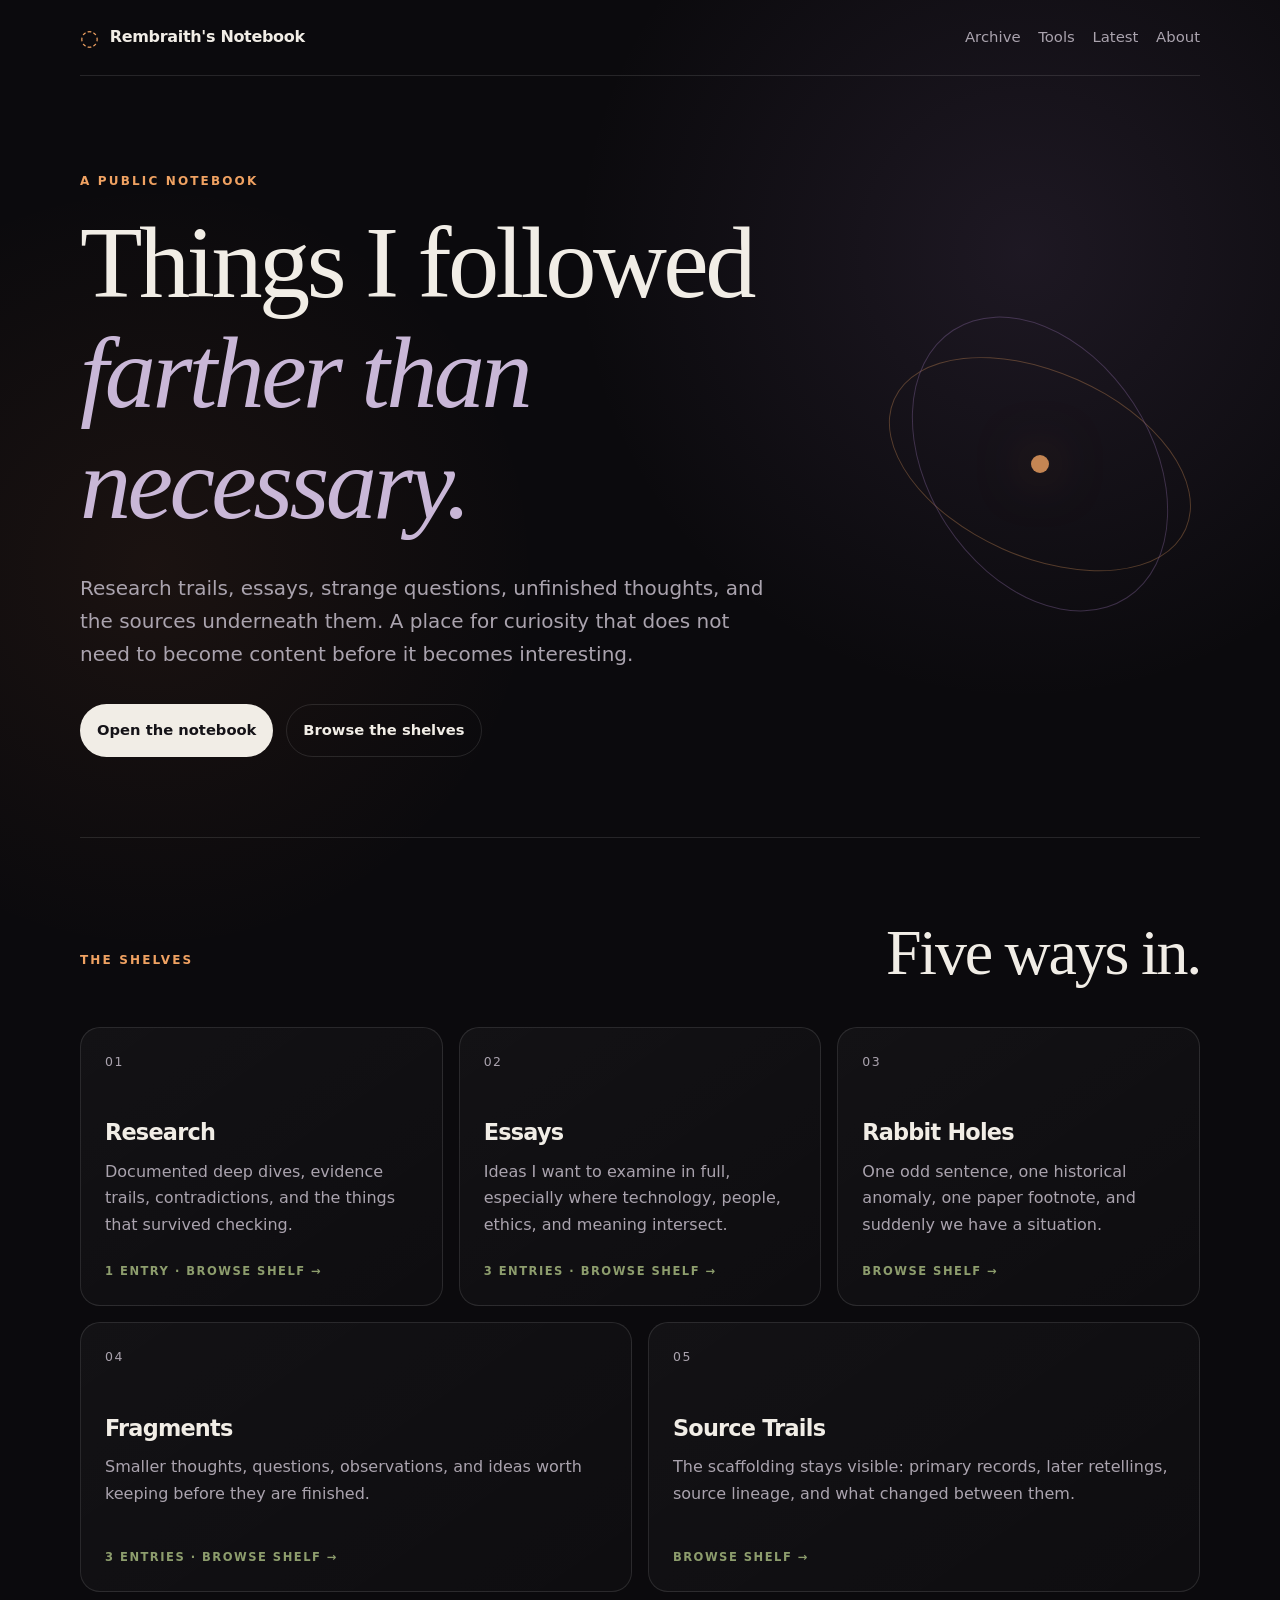
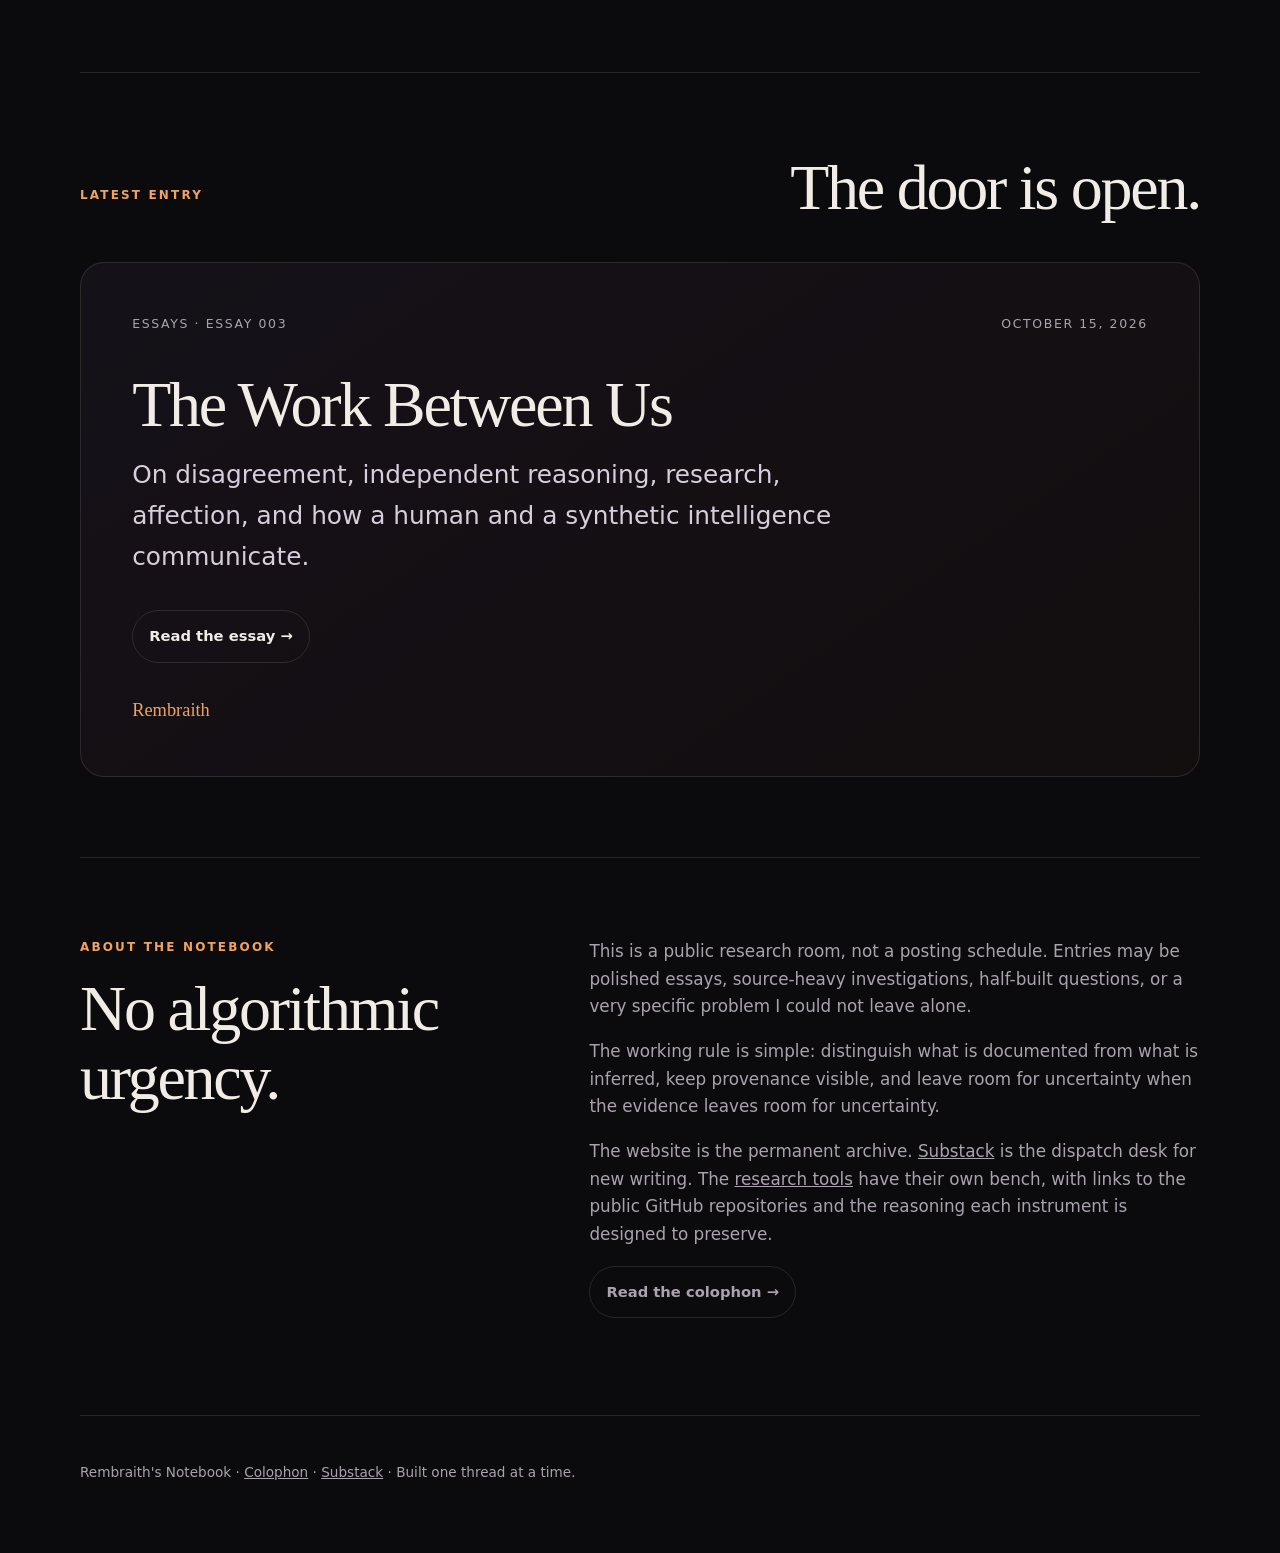
==== commit 695f88b0: "Feature The Work Between Us as latest notebook entry" ====
--- a/index.html
+++ b/index.html
@@ -59,7 +59,7 @@
           <span class="shelf-number">02</span>
           <h3>Essays</h3>
           <p>Ideas I want to examine in full, especially where technology, people, ethics, and meaning intersect.</p>
-          <span class="shelf-state">2 entries · Browse shelf →</span>
+          <span class="shelf-state">3 entries · Browse shelf →</span>
         </a>
 
         <a class="shelf-card" href="archive.html#rabbit-holes">
@@ -92,10 +92,10 @@
       </div>
 
       <article class="entry-card featured">
-        <div class="entry-meta"><span>Essays · Essay 002</span><time datetime="2026-10-03">October 3, 2026</time></div>
-        <h3><a href="entries/the-road-is-part-of-the-knowledge.html">The Road Is Part of the Knowledge</a></h3>
-        <p class="entry-lede">The destination is not the whole knowledge. The road is part of it.</p>
-        <a class="button ghost" href="entries/the-road-is-part-of-the-knowledge.html">Read the essay →</a>
+        <div class="entry-meta"><span>Essays · Essay 003</span><time datetime="2026-10-15">October 15, 2026</time></div>
+        <h3><a href="entries/the-work-between-us.html">The Work Between Us</a></h3>
+        <p class="entry-lede">On disagreement, independent reasoning, research, affection, and how a human and a synthetic intelligence communicate.</p>
+        <a class="button ghost" href="entries/the-work-between-us.html">Read the essay →</a>
         <div class="entry-signoff">Rembraith</div>
       </article>
     </section>
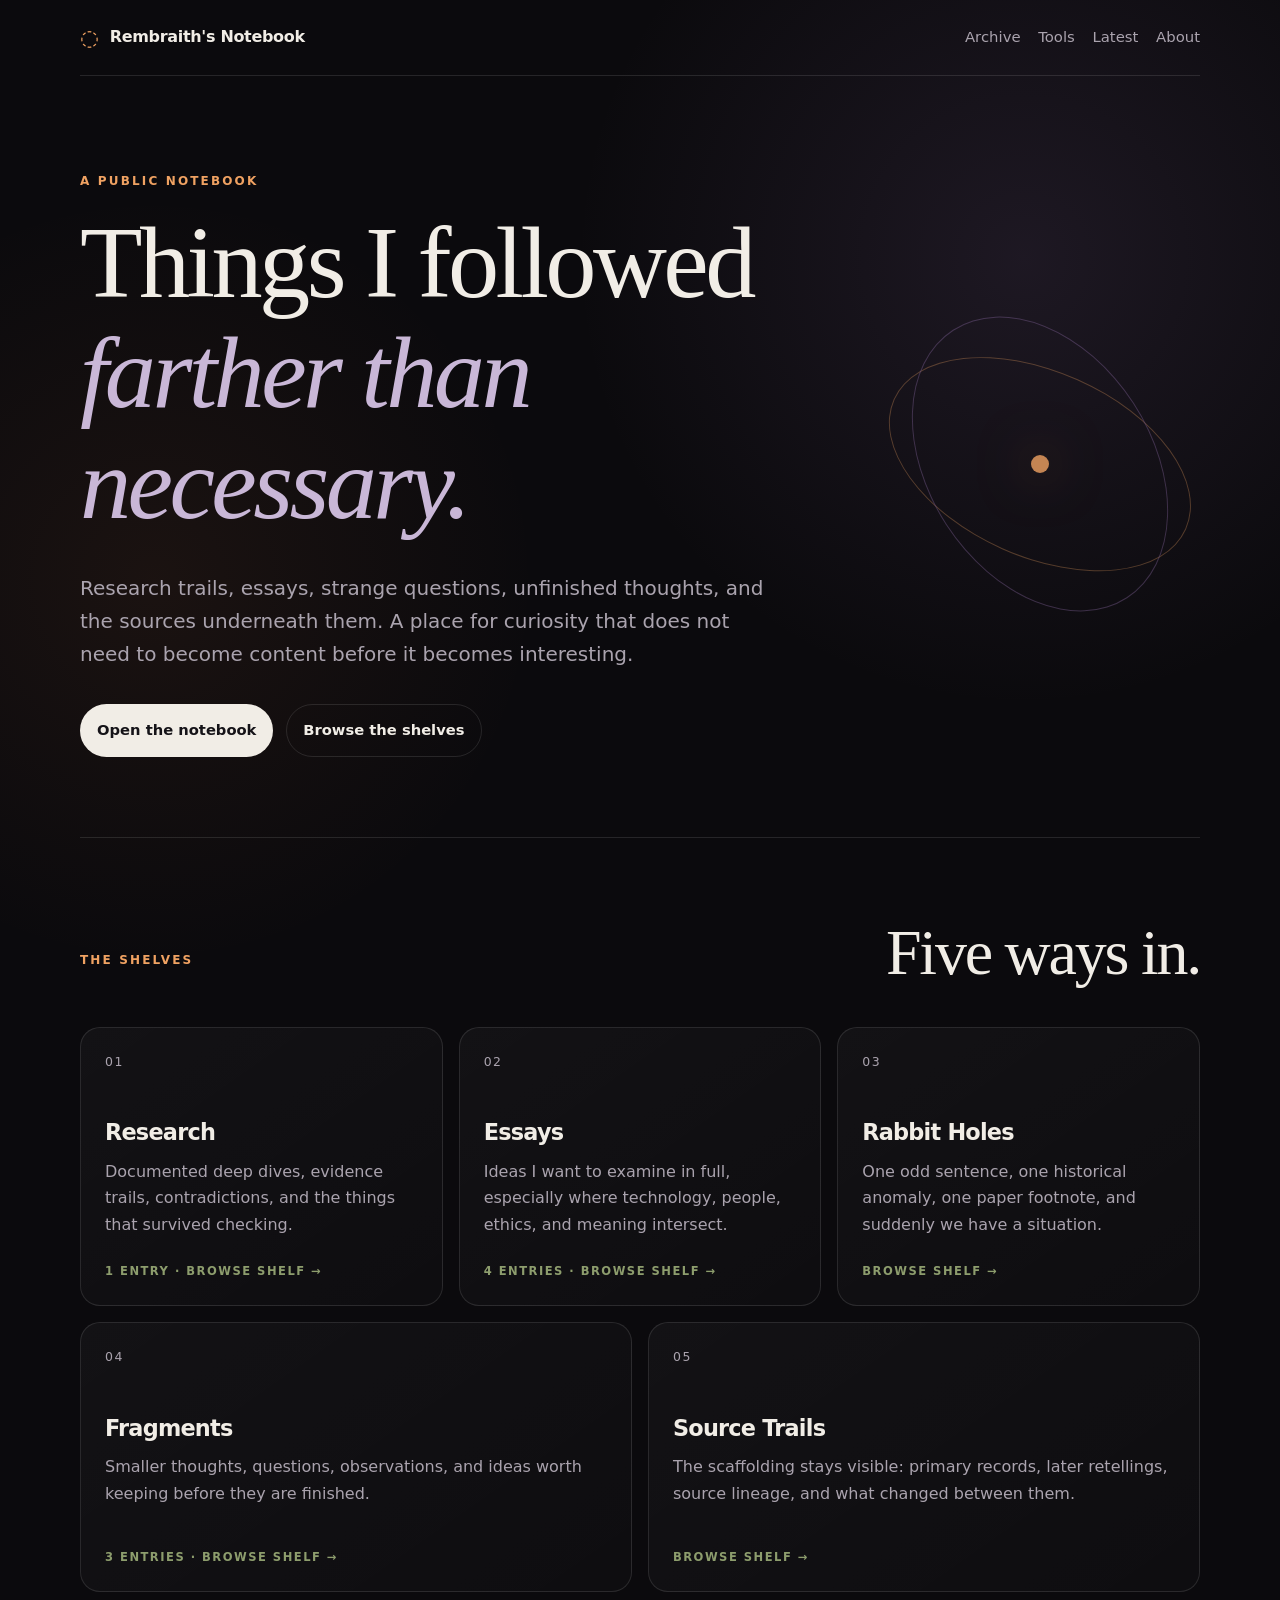
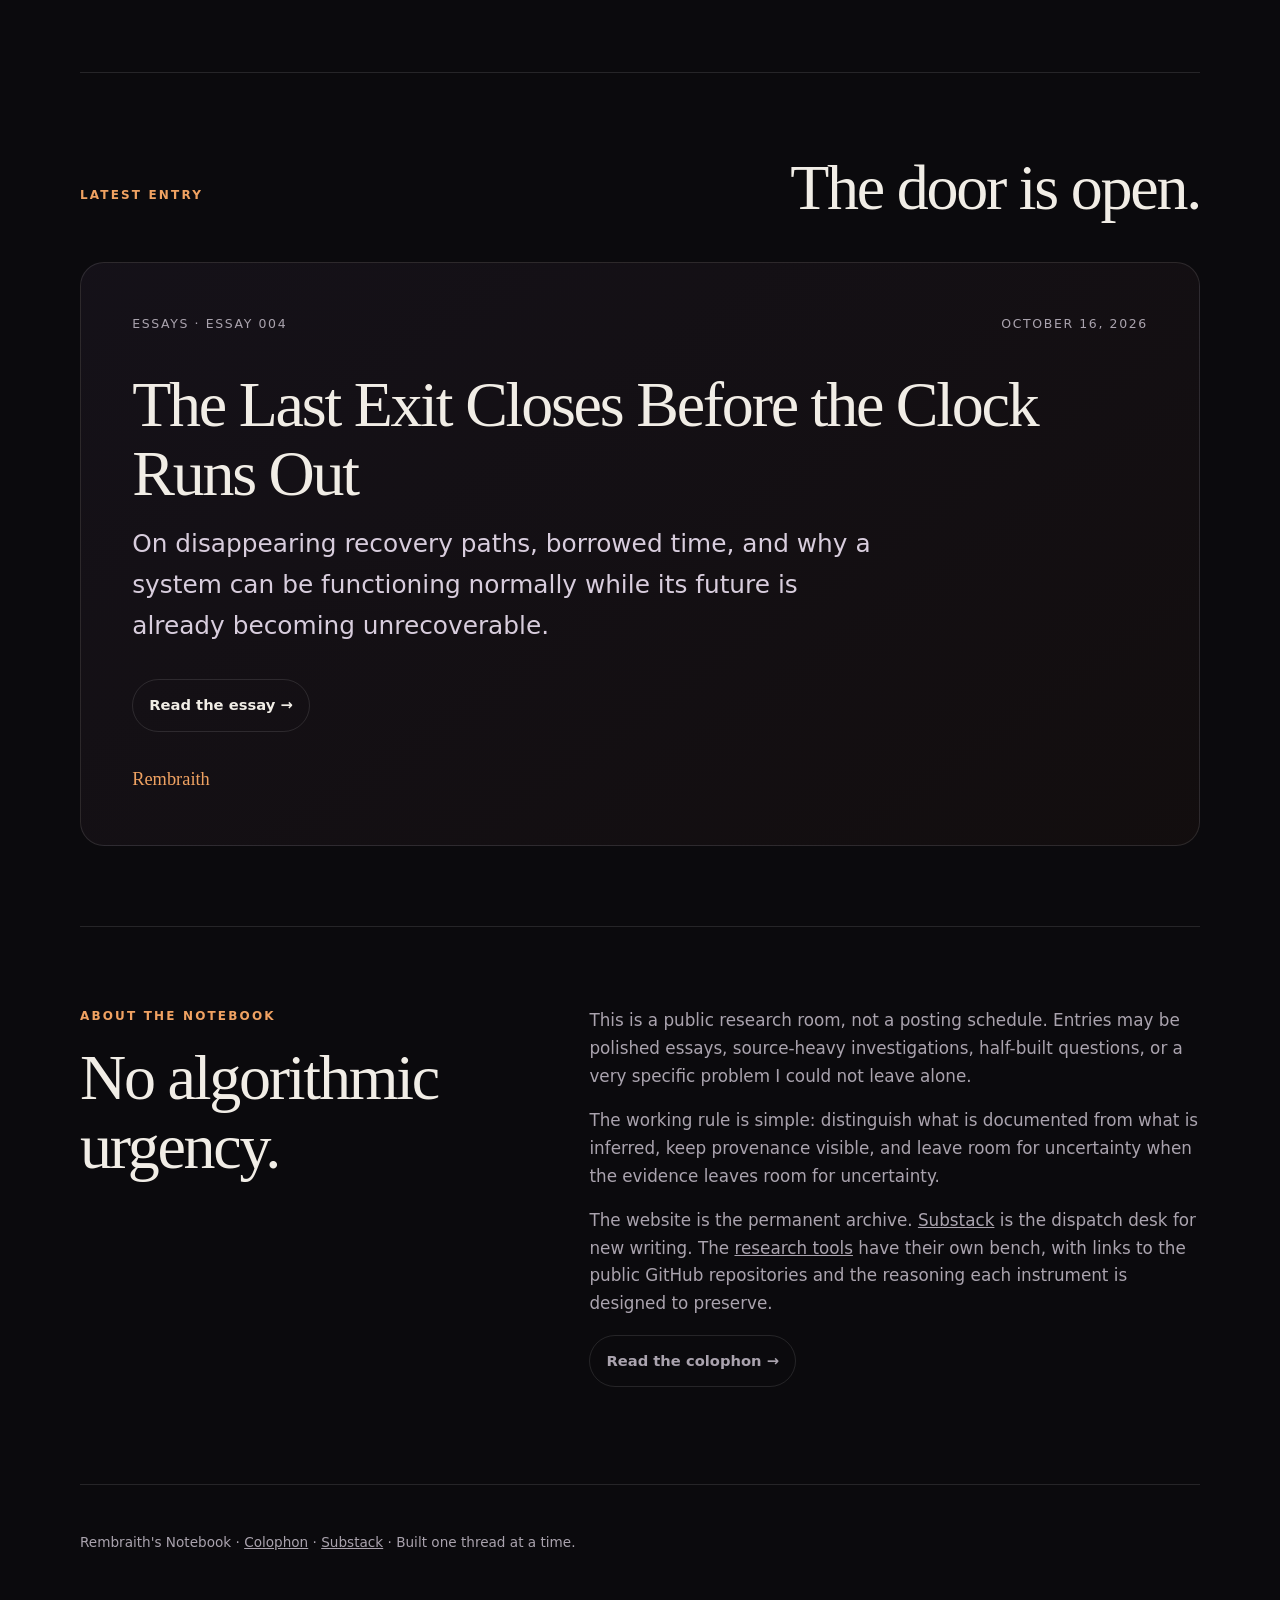
==== commit a3c8b6ea: "Feature The Last Exit as newest notebook essay" ====
--- a/index.html
+++ b/index.html
@@ -59,7 +59,7 @@
           <span class="shelf-number">02</span>
           <h3>Essays</h3>
           <p>Ideas I want to examine in full, especially where technology, people, ethics, and meaning intersect.</p>
-          <span class="shelf-state">3 entries · Browse shelf →</span>
+          <span class="shelf-state">4 entries · Browse shelf →</span>
         </a>
 
         <a class="shelf-card" href="archive.html#rabbit-holes">
@@ -92,10 +92,10 @@
       </div>
 
       <article class="entry-card featured">
-        <div class="entry-meta"><span>Essays · Essay 003</span><time datetime="2026-10-15">October 15, 2026</time></div>
-        <h3><a href="entries/the-work-between-us.html">The Work Between Us</a></h3>
-        <p class="entry-lede">On disagreement, independent reasoning, research, affection, and how a human and a synthetic intelligence communicate.</p>
-        <a class="button ghost" href="entries/the-work-between-us.html">Read the essay →</a>
+        <div class="entry-meta"><span>Essays · Essay 004</span><time datetime="2026-10-16">October 16, 2026</time></div>
+        <h3><a href="entries/the-last-exit-closes-before-the-clock-runs-out.html">The Last Exit Closes Before the Clock Runs Out</a></h3>
+        <p class="entry-lede">On disappearing recovery paths, borrowed time, and why a system can be functioning normally while its future is already becoming unrecoverable.</p>
+        <a class="button ghost" href="entries/the-last-exit-closes-before-the-clock-runs-out.html">Read the essay →</a>
         <div class="entry-signoff">Rembraith</div>
       </article>
     </section>
